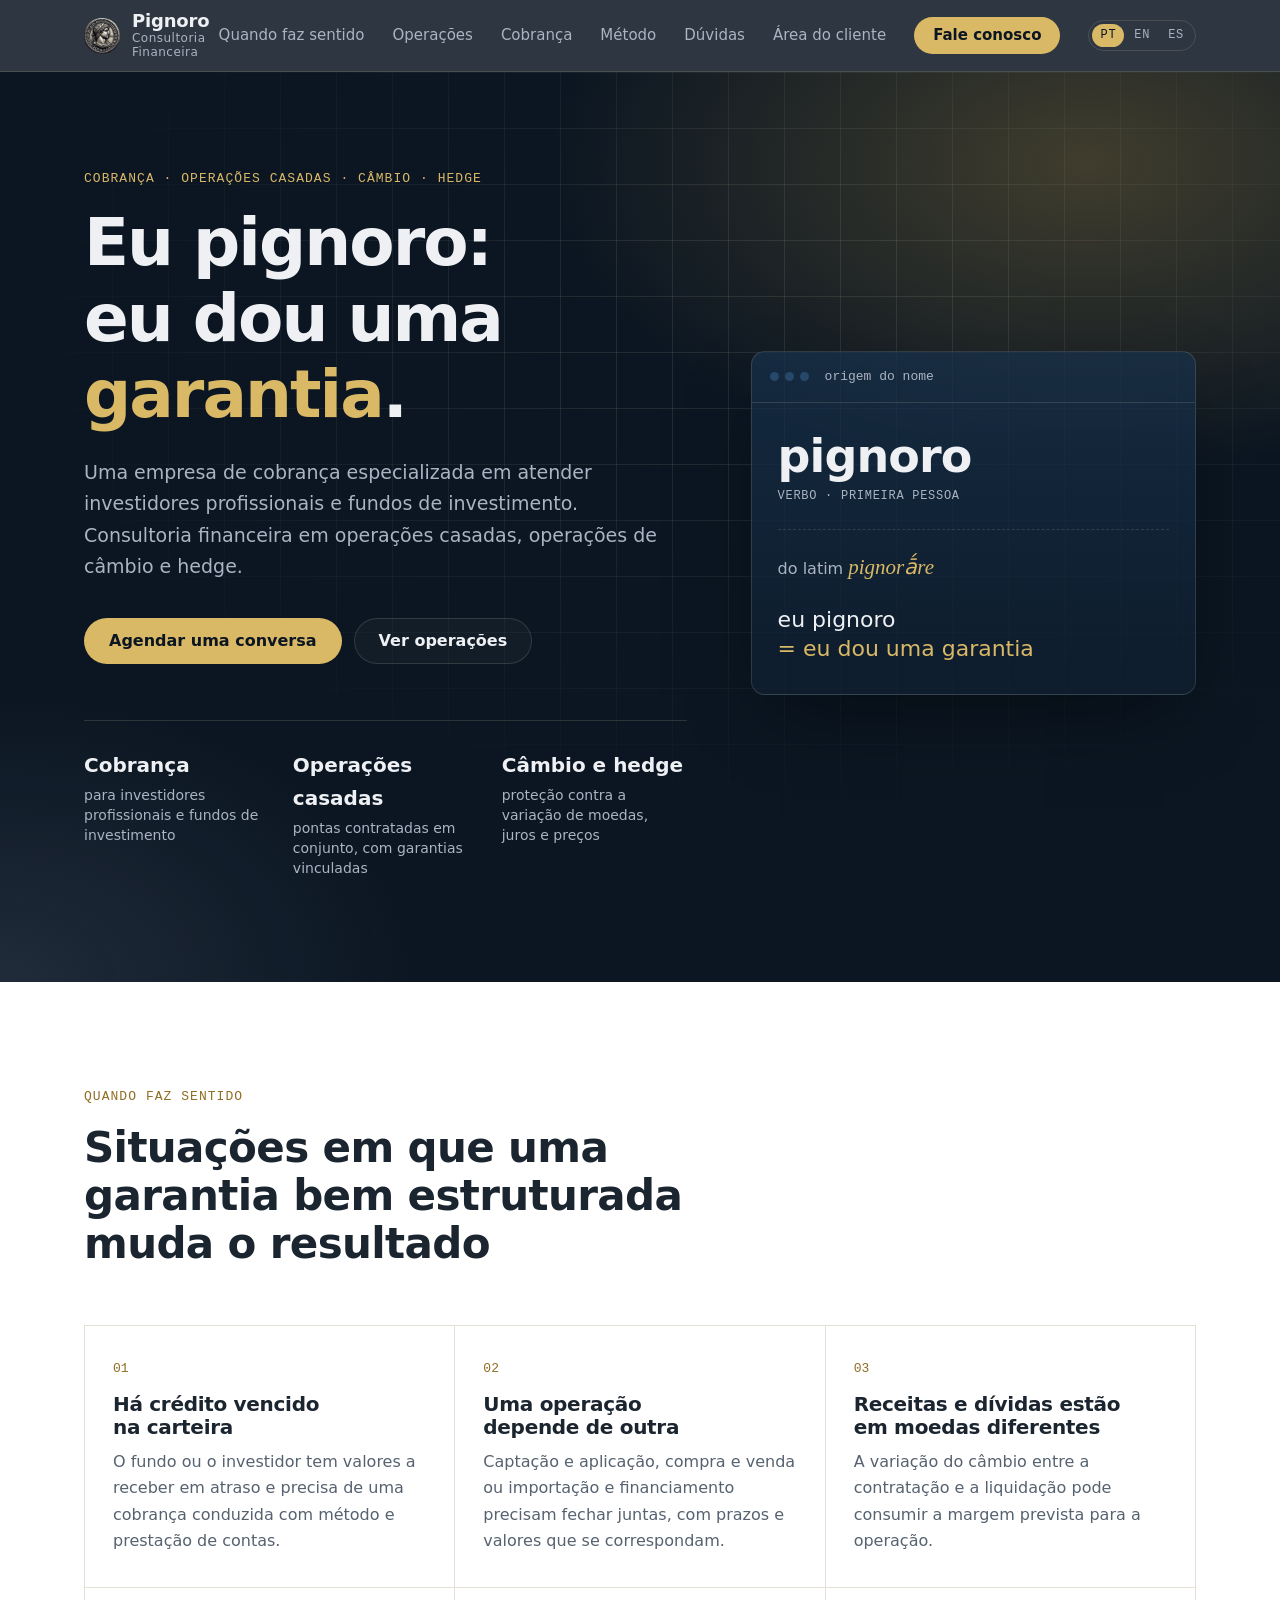
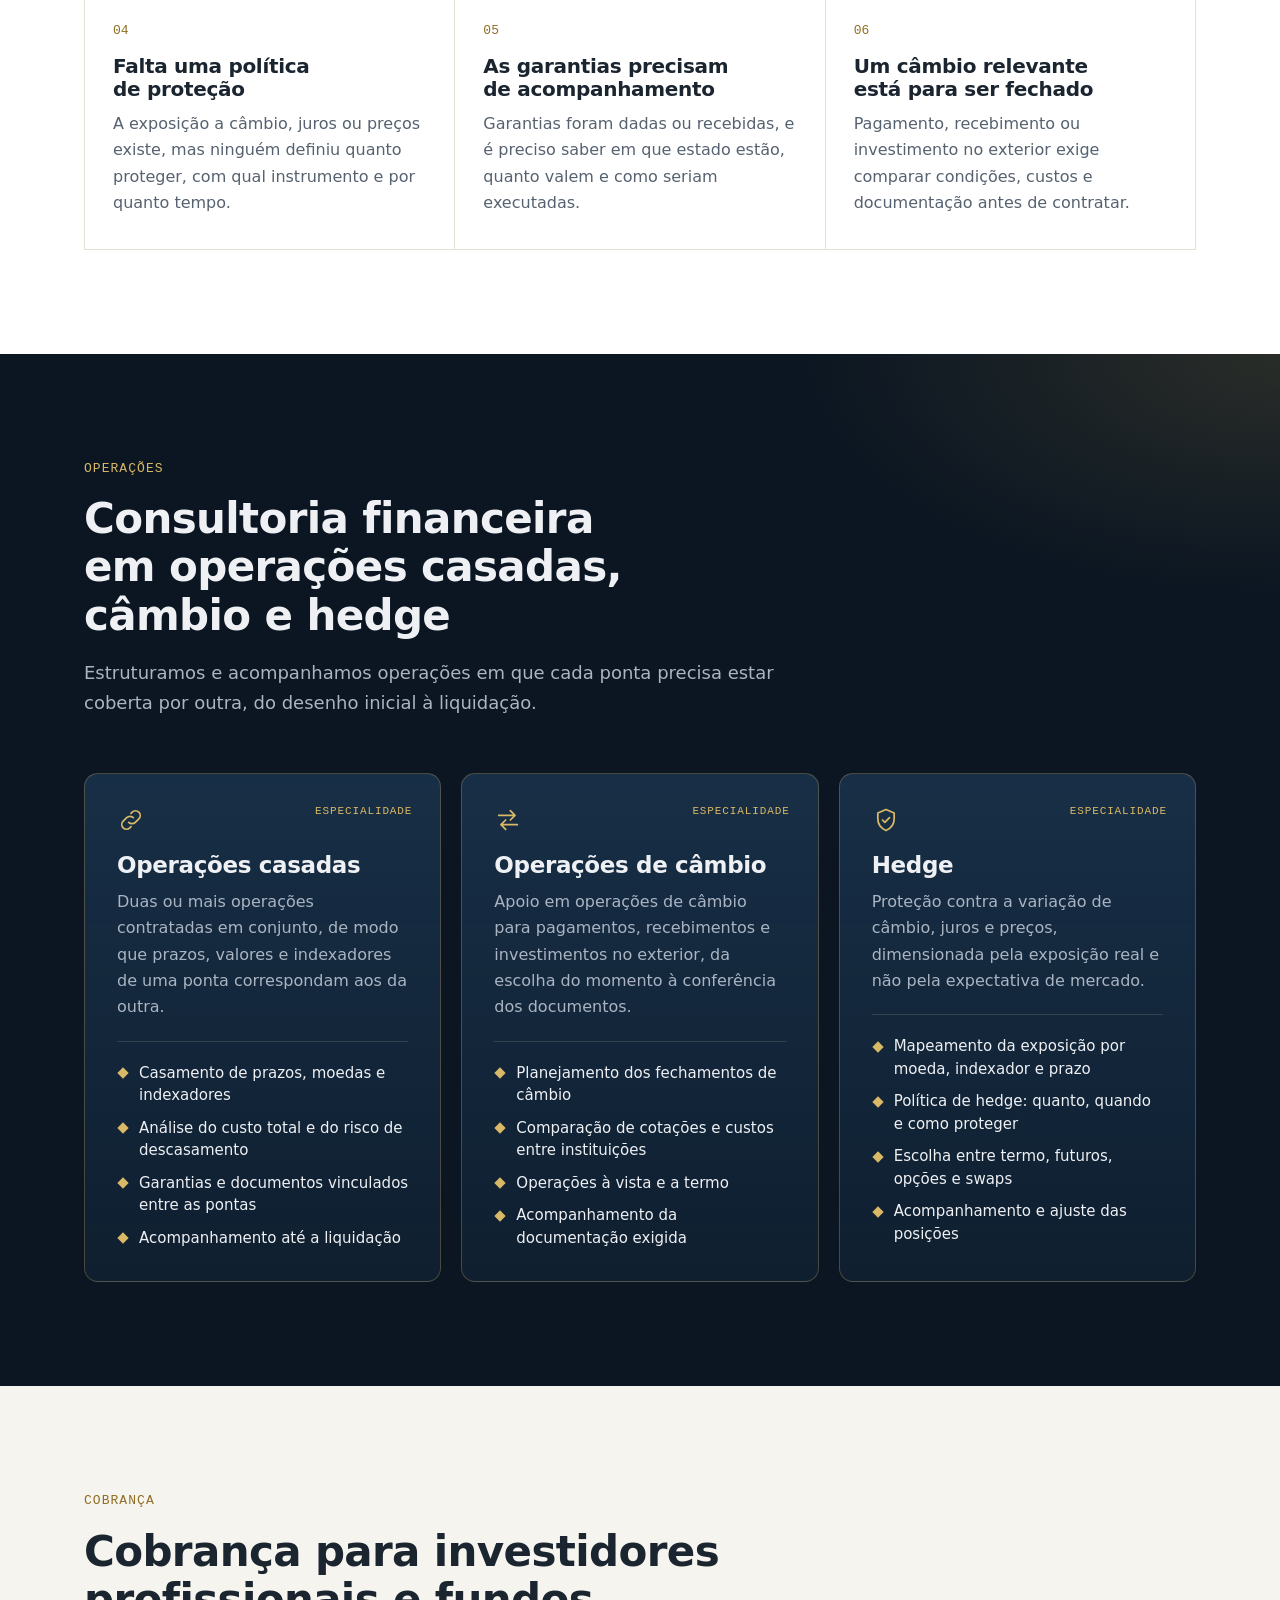
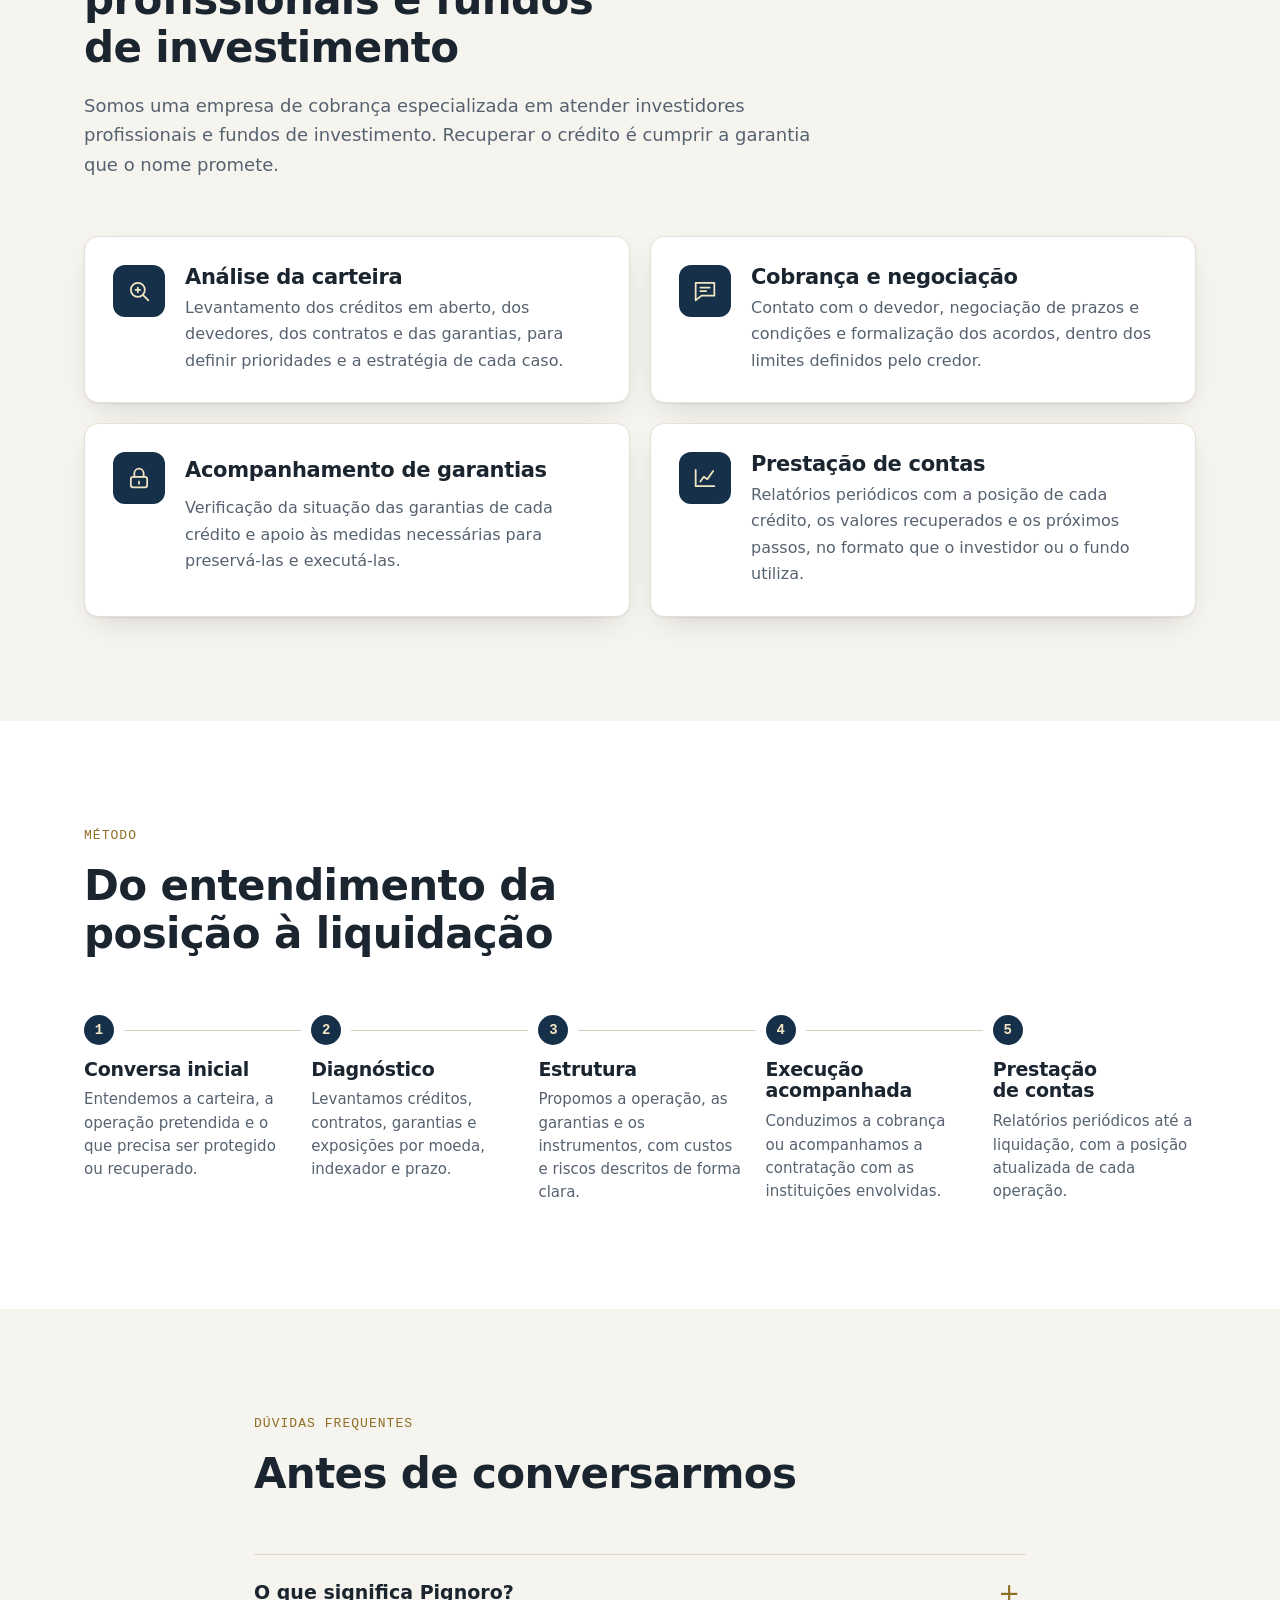
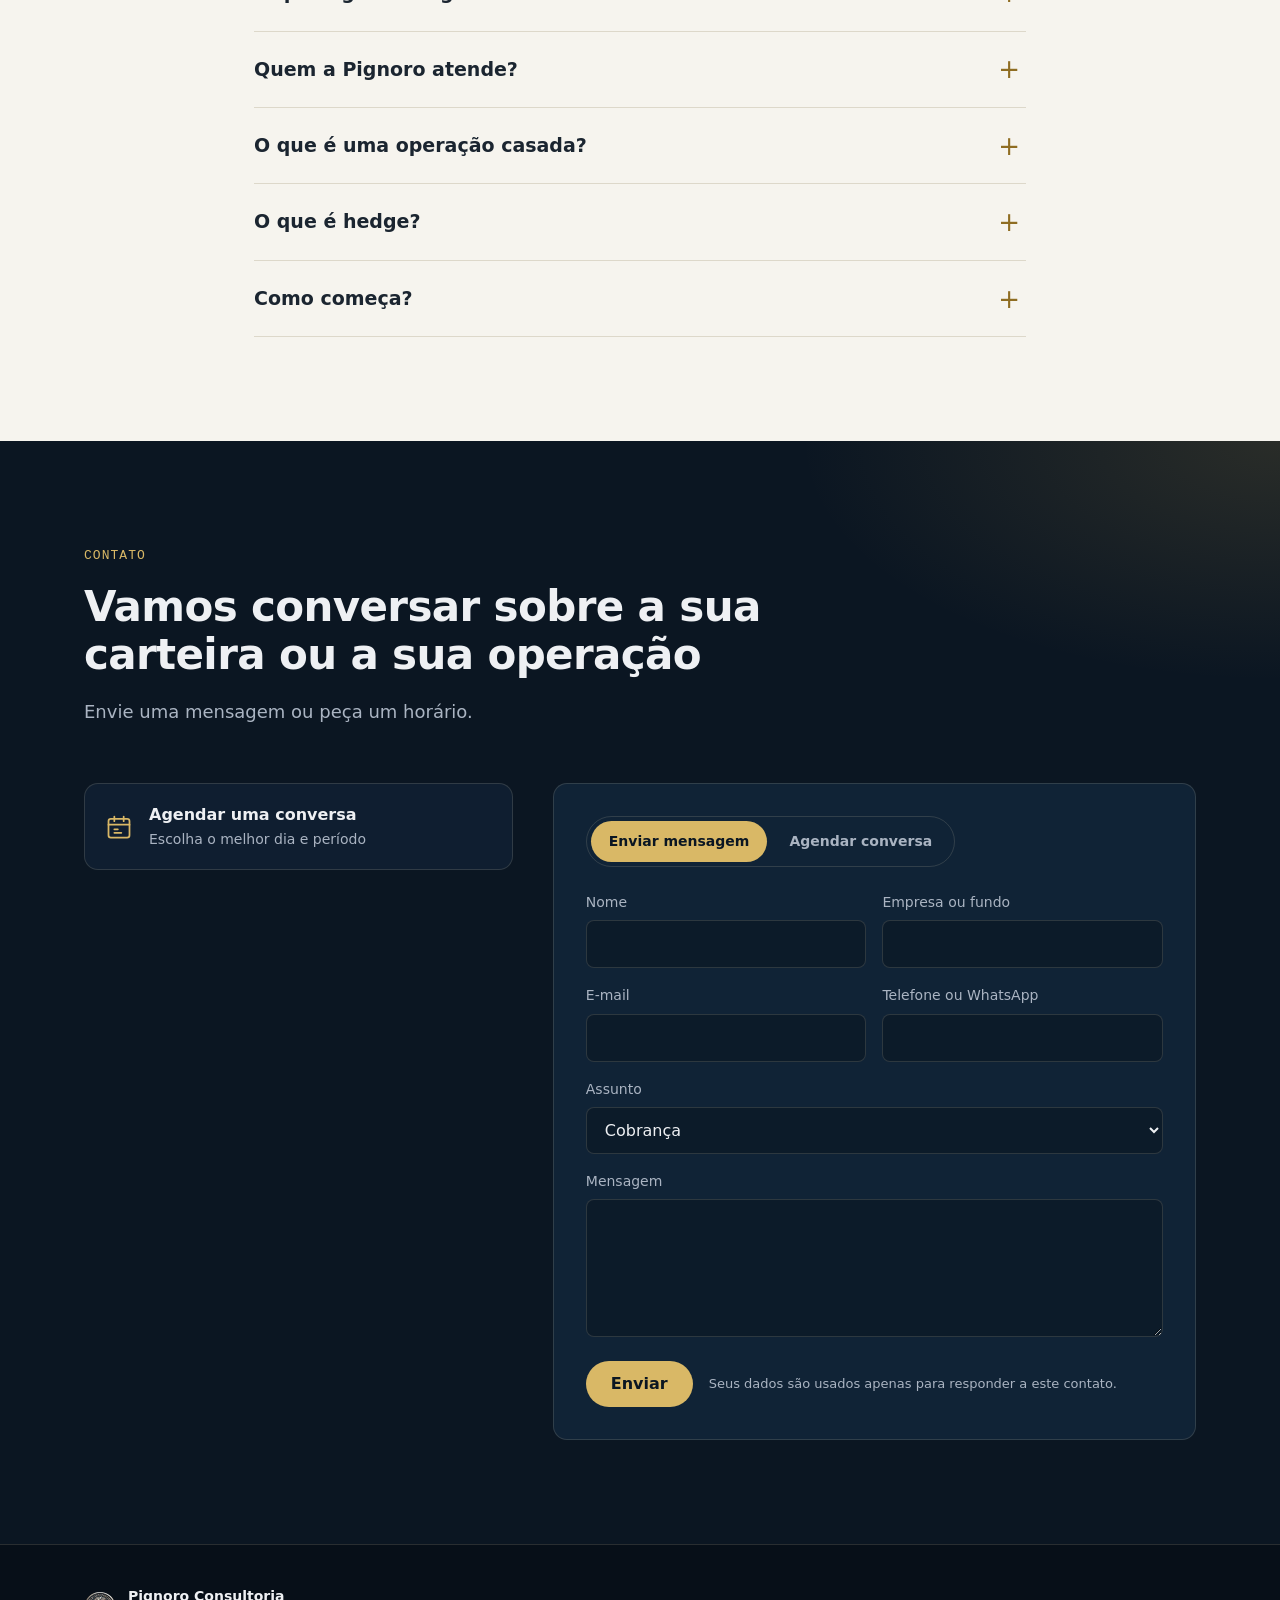
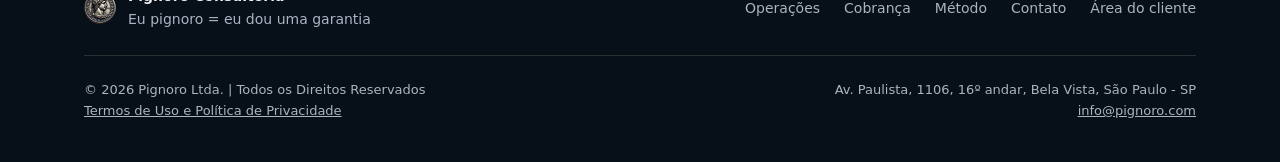
==== index.html @ 3a47c429 "Revise the terms for the client area and add Google and PostHog settings Terms: identify Pignoro Ltd" ====
<!DOCTYPE html>
<html lang="pt-BR">

<head>
    <meta charset="utf-8">
    <meta name="viewport" content="width=device-width, initial-scale=1">
    <title>Pignoro Consultoria | Cobrança, operações casadas, câmbio e hedge</title>
    <meta name="description" content="Pignoro: do latim pignorā́re, eu dou uma garantia. Empresa de cobrança especializada em atender investidores profissionais e fundos de investimento, com consultoria financeira em operações casadas, câmbio e hedge.">
    <meta name="theme-color" content="#0b1622">
    <link rel="canonical" href="https://pignoro.felipealmeidaconsultoria.com.br/">
    <link rel="alternate" hreflang="pt-BR" href="https://pignoro.felipealmeidaconsultoria.com.br/">
    <link rel="alternate" hreflang="en" href="https://pignoro.felipealmeidaconsultoria.com.br/en/">
    <link rel="alternate" hreflang="es" href="https://pignoro.felipealmeidaconsultoria.com.br/es/">
    <link rel="alternate" hreflang="x-default" href="https://pignoro.felipealmeidaconsultoria.com.br/">

    <meta property="og:type" content="website">
    <meta property="og:locale" content="pt_BR">
    <meta property="og:site_name" content="Pignoro Consultoria">
    <meta property="og:title" content="Pignoro: eu dou uma garantia">
    <meta property="og:description" content="Empresa de cobrança especializada em atender investidores profissionais e fundos de investimento. Consultoria em operações casadas, câmbio e hedge.">
    <meta property="og:url" content="https://pignoro.felipealmeidaconsultoria.com.br/">
    <meta property="og:image" content="https://pignoro.felipealmeidaconsultoria.com.br/assets/img/icone-512.png">

    <link rel="icon" href="assets/img/icone-32.png" sizes="32x32" type="image/png">
    <link rel="icon" href="assets/img/icone-192.png" sizes="192x192" type="image/png">
    <link rel="apple-touch-icon" href="assets/img/icone-180.png">
    <link rel="preload" href="assets/fonts/inter-latin-wght.woff2" as="font" type="font/woff2" crossorigin>
    <link rel="preload" href="assets/fonts/space-grotesk-latin-wght.woff2" as="font" type="font/woff2" crossorigin>
    <link rel="stylesheet" href="assets/css/site.css?v=5">

    <script type="application/ld+json">
    {
        "@context": "https://schema.org",
        "@type": "FinancialService",
        "name": "Pignoro Consultoria",
        "url": "https://pignoro.felipealmeidaconsultoria.com.br/",
        "logo": "https://pignoro.felipealmeidaconsultoria.com.br/assets/img/icone-512.png",
        "legalName": "Pignoro Ltda.",
        "email": "info@pignoro.com",
        "address": { "@type": "PostalAddress", "streetAddress": "Av. Paulista, 1106, 16º andar, Bela Vista", "addressLocality": "São Paulo", "addressRegion": "SP", "addressCountry": "BR" },
        "description": "Empresa de cobrança especializada em atender investidores profissionais e fundos de investimento, com consultoria financeira em operações casadas, operações de câmbio e hedge.",
        "areaServed": "BR",
        "knowsAbout": ["Cobrança", "Recuperação de crédito", "Operações casadas", "Operações de câmbio", "Hedge", "Garantias", "Fundos de investimento", "Investidores profissionais"]
    }
    </script>
    <script defer src="assets/js/config.js?v=2"></script>
    <script defer src="assets/js/site.js?v=4"></script>
</head>

<body>
    <a class="skip-link" href="#conteudo">Pular para o conteúdo</a>

    <header class="site-header" id="topo">
        <div class="container header-inner">
            <a class="brand" href="#topo" aria-label="Pignoro Consultoria, início">
                <img src="assets/img/icone-96.png" alt="" width="36" height="36">
                <span class="brand-text">
                    <strong>Pignoro</strong>
                    <span>Consultoria Financeira</span>
                </span>
            </a>

            <button class="nav-toggle" type="button" aria-expanded="false" aria-controls="menu-principal">
                <span class="nav-toggle-bars" aria-hidden="true"></span>
                <span class="sr-only">Abrir menu</span>
            </button>

            <nav class="site-nav" id="menu-principal" aria-label="Principal">
                <a href="#quando">Quando faz sentido</a>
                <a href="#servicos">Operações</a>
                <a href="#cobranca">Cobrança</a>
                <a href="#metodo">Método</a>
                <a href="#duvidas">Dúvidas</a>
                <a href="cliente/?idioma=pt">Área do cliente</a>
                <a class="btn btn-primary btn-small" href="#contato">Fale conosco</a>
                <span class="lang-switch" aria-label="Idioma">
                    <a href="./" hreflang="pt-BR" lang="pt-BR" title="Português" aria-current="true">PT</a>
                    <a href="en/" hreflang="en" lang="en" title="English">EN</a>
                    <a href="es/" hreflang="es" lang="es" title="Español">ES</a>
                </span>
            </nav>
        </div>
    </header>

    <main id="conteudo">

        <!-- HERO -->
        <section class="hero">
            <div class="hero-grid" aria-hidden="true"></div>
            <div class="container hero-inner">
                <div class="hero-copy">
                    <p class="eyebrow">Cobrança · Operações casadas · Câmbio · Hedge</p>
                    <h1>Eu pignoro: eu dou uma <em>garantia</em>.</h1>
                    <p class="lead">
                        Uma empresa de cobrança especializada em atender investidores profissionais e fundos de
                        investimento. Consultoria financeira em operações casadas, operações de câmbio e hedge.
                    </p>
                    <div class="hero-actions">
                        <a class="btn btn-primary" href="#contato" data-agendar>Agendar uma conversa</a>
                        <a class="btn btn-ghost" href="#servicos">Ver operações</a>
                    </div>
                    <ul class="hero-facts">
                        <li><strong>Cobrança</strong><span>para investidores profissionais e fundos de investimento</span></li>
                        <li><strong>Operações casadas</strong><span>pontas contratadas em conjunto, com garantias vinculadas</span></li>
                        <li><strong>Câmbio e hedge</strong><span>proteção contra a variação de moedas, juros e preços</span></li>
                    </ul>
                </div>

                <div class="hero-panel">
                    <div class="panel-head" aria-hidden="true">
                        <span class="panel-dot"></span><span class="panel-dot"></span><span class="panel-dot"></span>
                        <span class="panel-title">origem do nome</span>
                    </div>
                    <div class="entry">
                        <p class="entry-word">pignoro</p>
                        <p class="entry-class">verbo · primeira pessoa</p>
                        <p class="entry-origin">do latim <i lang="la">pignorā́re</i></p>
                        <p class="entry-meaning">eu pignoro <span>= eu dou uma garantia</span></p>
                    </div>
                </div>
            </div>
        </section>

        <!-- QUANDO FAZ SENTIDO -->
        <section class="section section-light" id="quando">
            <div class="container">
                <header class="section-head">
                    <p class="eyebrow">Quando faz sentido</p>
                    <h2>Situações em que uma garantia bem estruturada muda o resultado</h2>
                </header>
                <ul class="situations">
                    <li>
                        <h3>Há crédito vencido na carteira</h3>
                        <p>O fundo ou o investidor tem valores a receber em atraso e precisa de uma cobrança conduzida com método e prestação de contas.</p>
                    </li>
                    <li>
                        <h3>Uma operação depende de outra</h3>
                        <p>Captação e aplicação, compra e venda ou importação e financiamento precisam fechar juntas, com prazos e valores que se correspondam.</p>
                    </li>
                    <li>
                        <h3>Receitas e dívidas estão em moedas diferentes</h3>
                        <p>A variação do câmbio entre a contratação e a liquidação pode consumir a margem prevista para a operação.</p>
                    </li>
                    <li>
                        <h3>Falta uma política de proteção</h3>
                        <p>A exposição a câmbio, juros ou preços existe, mas ninguém definiu quanto proteger, com qual instrumento e por quanto tempo.</p>
                    </li>
                    <li>
                        <h3>As garantias precisam de acompanhamento</h3>
                        <p>Garantias foram dadas ou recebidas, e é preciso saber em que estado estão, quanto valem e como seriam executadas.</p>
                    </li>
                    <li>
                        <h3>Um câmbio relevante está para ser fechado</h3>
                        <p>Pagamento, recebimento ou investimento no exterior exige comparar condições, custos e documentação antes de contratar.</p>
                    </li>
                </ul>
            </div>
        </section>

        <!-- OPERAÇÕES -->
        <section class="section section-dark" id="servicos">
            <div class="container">
                <header class="section-head">
                    <p class="eyebrow">Operações</p>
                    <h2>Consultoria financeira em operações casadas, câmbio e hedge</h2>
                    <p class="section-intro">
                        Estruturamos e acompanhamos operações em que cada ponta precisa estar coberta por outra,
                        do desenho inicial à liquidação.
                    </p>
                </header>

                <div class="services-core">
                    <article class="card card-core">
                        <span class="card-tag">Especialidade</span>
                        <svg class="icon" viewBox="0 0 24 24" aria-hidden="true"><path d="M10 14a4 4 0 005.7 0l3-3a4 4 0 00-5.7-5.7l-1 1" /><path d="M14 10a4 4 0 00-5.7 0l-3 3a4 4 0 005.7 5.7l1-1" /></svg>
                        <h3>Operações casadas</h3>
                        <p>Duas ou mais operações contratadas em conjunto, de modo que prazos, valores e indexadores de uma ponta correspondam aos da outra.</p>
                        <ul>
                            <li>Casamento de prazos, moedas e indexadores</li>
                            <li>Análise do custo total e do risco de descasamento</li>
                            <li>Garantias e documentos vinculados entre as pontas</li>
                            <li>Acompanhamento até a liquidação</li>
                        </ul>
                    </article>

                    <article class="card card-core">
                        <span class="card-tag">Especialidade</span>
                        <svg class="icon" viewBox="0 0 24 24" aria-hidden="true"><path d="M4 8h14M14 4l4 4-4 4" /><path d="M20 16H6M10 12l-4 4 4 4" /></svg>
                        <h3>Operações de câmbio</h3>
                        <p>Apoio em operações de câmbio para pagamentos, recebimentos e investimentos no exterior, da escolha do momento à conferência dos documentos.</p>
                        <ul>
                            <li>Planejamento dos fechamentos de câmbio</li>
                            <li>Comparação de cotações e custos entre instituições</li>
                            <li>Operações à vista e a termo</li>
                            <li>Acompanhamento da documentação exigida</li>
                        </ul>
                    </article>

                    <article class="card card-core">
                        <span class="card-tag">Especialidade</span>
                        <svg class="icon" viewBox="0 0 24 24" aria-hidden="true"><path d="M12 3l7 3v5c0 4.5-3 8.3-7 10-4-1.7-7-5.5-7-10V6l7-3z" /><path d="M9 12l2 2 4-4" /></svg>
                        <h3>Hedge</h3>
                        <p>Proteção contra a variação de câmbio, juros e preços, dimensionada pela exposição real e não pela expectativa de mercado.</p>
                        <ul>
                            <li>Mapeamento da exposição por moeda, indexador e prazo</li>
                            <li>Política de hedge: quanto, quando e como proteger</li>
                            <li>Escolha entre termo, futuros, opções e swaps</li>
                            <li>Acompanhamento e ajuste das posições</li>
                        </ul>
                    </article>
                </div>
            </div>
        </section>

        <!-- COBRANÇA -->
        <section class="section section-tint" id="cobranca">
            <div class="container">
                <header class="section-head">
                    <p class="eyebrow">Cobrança</p>
                    <h2>Cobrança para investidores profissionais e fundos de investimento</h2>
                    <p class="section-intro">
                        Somos uma empresa de cobrança especializada em atender investidores profissionais e fundos de
                        investimento. Recuperar o crédito é cumprir a garantia que o nome promete.
                    </p>
                </header>
                <div class="ai-grid">
                    <article class="ai-card">
                        <svg class="icon" viewBox="0 0 24 24" aria-hidden="true"><circle cx="11" cy="11" r="6" /><path d="M20 20l-4.5-4.5M9 11h4M11 9v4" /></svg>
                        <h3>Análise da carteira</h3>
                        <p>Levantamento dos créditos em aberto, dos devedores, dos contratos e das garantias, para definir prioridades e a estratégia de cada caso.</p>
                    </article>
                    <article class="ai-card">
                        <svg class="icon" viewBox="0 0 24 24" aria-hidden="true"><path d="M4 5h16v11H9l-5 4V5z" /><path d="M8 9h8M8 12h5" /></svg>
                        <h3>Cobrança e negociação</h3>
                        <p>Contato com o devedor, negociação de prazos e condições e formalização dos acordos, dentro dos limites definidos pelo credor.</p>
                    </article>
                    <article class="ai-card">
                        <svg class="icon" viewBox="0 0 24 24" aria-hidden="true"><rect x="5" y="11" width="14" height="9" rx="2" /><path d="M8 11V8a4 4 0 018 0v3M12 15v2" /></svg>
                        <h3>Acompanhamento de garantias</h3>
                        <p>Verificação da situação das garantias de cada crédito e apoio às medidas necessárias para preservá-las e executá-las.</p>
                    </article>
                    <article class="ai-card">
                        <svg class="icon" viewBox="0 0 24 24" aria-hidden="true"><path d="M4 19V5M4 19h16" /><path d="M8 15l3-4 3 2 5-7" /></svg>
                        <h3>Prestação de contas</h3>
                        <p>Relatórios periódicos com a posição de cada crédito, os valores recuperados e os próximos passos, no formato que o investidor ou o fundo utiliza.</p>
                    </article>
                </div>
            </div>
        </section>

        <!-- MÉTODO -->
        <section class="section section-light" id="metodo">
            <div class="container">
                <header class="section-head">
                    <p class="eyebrow">Método</p>
                    <h2>Do entendimento da posição à liquidação</h2>
                </header>
                <ol class="steps">
                    <li>
                        <h3>Conversa inicial</h3>
                        <p>Entendemos a carteira, a operação pretendida e o que precisa ser protegido ou recuperado.</p>
                    </li>
                    <li>
                        <h3>Diagnóstico</h3>
                        <p>Levantamos créditos, contratos, garantias e exposições por moeda, indexador e prazo.</p>
                    </li>
                    <li>
                        <h3>Estrutura</h3>
                        <p>Propomos a operação, as garantias e os instrumentos, com custos e riscos descritos de forma clara.</p>
                    </li>
                    <li>
                        <h3>Execução acompanhada</h3>
                        <p>Conduzimos a cobrança ou acompanhamos a contratação com as instituições envolvidas.</p>
                    </li>
                    <li>
                        <h3>Prestação de contas</h3>
                        <p>Relatórios periódicos até a liquidação, com a posição atualizada de cada operação.</p>
                    </li>
                </ol>
            </div>
        </section>

        <!-- DÚVIDAS -->
        <section class="section section-tint" id="duvidas">
            <div class="container narrow">
                <header class="section-head">
                    <p class="eyebrow">Dúvidas frequentes</p>
                    <h2>Antes de conversarmos</h2>
                </header>
                <div class="faq">
                    <details>
                        <summary>O que significa Pignoro?</summary>
                        <p>Vem do latim <i lang="la">pignorā́re</i>. Eu pignoro quer dizer eu dou uma garantia. É a mesma raiz de penhor e penhorar.</p>
                    </details>
                    <details>
                        <summary>Quem a Pignoro atende?</summary>
                        <p>Investidores profissionais e fundos de investimento.</p>
                    </details>
                    <details>
                        <summary>O que é uma operação casada?</summary>
                        <p>É um conjunto de duas ou mais operações contratadas ao mesmo tempo, em que uma ponta cobre a outra. Prazos, valores e indexadores são definidos em conjunto para que não haja descasamento entre elas.</p>
                    </details>
                    <details>
                        <summary>O que é hedge?</summary>
                        <p>É uma operação de proteção. Ela reduz o efeito da variação de câmbio, juros ou preços sobre um resultado que já está contratado ou previsto.</p>
                    </details>
                    <details>
                        <summary>Como começa?</summary>
                        <p>Com uma conversa inicial para entendermos a carteira ou a operação. A partir dela enviamos uma proposta com escopo e forma de trabalho.</p>
                    </details>
                </div>
            </div>
        </section>

        <!-- CONTATO -->
        <section class="section section-dark" id="contato">
            <div class="container">
                <header class="section-head">
                    <p class="eyebrow">Contato</p>
                    <h2>Vamos conversar sobre a sua carteira ou a sua operação</h2>
                    <p class="section-intro">Envie uma mensagem ou peça um horário.</p>
                </header>

                <div class="contact">
                    <div class="channels">
                        <a class="channel" data-channel="agenda" href="#form-contato" data-agendar>
                            <svg class="icon" viewBox="0 0 24 24" aria-hidden="true"><rect x="3" y="5" width="18" height="16" rx="2" /><path d="M3 10h18M8 3v4M16 3v4M8 14h3M8 17h6" /></svg>
                            <span><strong>Agendar uma conversa</strong><span>Escolha o melhor dia e período</span></span>
                        </a>
                    </div>

                    <form class="form" id="form-contato" action="contato.php" method="post" novalidate>
                        <fieldset class="form-mode">
                            <legend class="sr-only">O que você deseja?</legend>
                            <label><input type="radio" name="tipo" value="mensagem" checked><span>Enviar mensagem</span></label>
                            <label><input type="radio" name="tipo" value="agendar"><span>Agendar conversa</span></label>
                        </fieldset>

                        <div class="form-row">
                            <label class="field">
                                <span>Nome</span>
                                <input type="text" name="nome" autocomplete="name" maxlength="100" required>
                            </label>
                            <label class="field">
                                <span>Empresa ou fundo</span>
                                <input type="text" name="empresa" autocomplete="organization" maxlength="100">
                            </label>
                        </div>
                        <div class="form-row">
                            <label class="field">
                                <span>E-mail</span>
                                <input type="email" name="email" autocomplete="email" maxlength="150" required>
                            </label>
                            <label class="field">
                                <span>Telefone ou WhatsApp</span>
                                <input type="tel" name="telefone" autocomplete="tel" maxlength="30">
                            </label>
                        </div>

                        <label class="field">
                            <span>Assunto</span>
                            <select name="assunto">
                                <option value="Cobrança">Cobrança</option>
                                <option value="Operações casadas">Operações casadas</option>
                                <option value="Operações de câmbio">Operações de câmbio</option>
                                <option value="Hedge">Hedge</option>
                                <option value="Outro assunto">Outro assunto</option>
                            </select>
                        </label>

                        <div class="form-row form-agenda" hidden>
                            <label class="field">
                                <span>Data de preferência</span>
                                <input type="date" name="data">
                            </label>
                            <label class="field">
                                <span>Período</span>
                                <select name="periodo">
                                    <option value="Manhã">Manhã</option>
                                    <option value="Tarde">Tarde</option>
                                    <option value="Fim do dia">Fim do dia</option>
                                </select>
                            </label>
                        </div>

                        <label class="field">
                            <span>Mensagem</span>
                            <textarea name="mensagem" rows="5" maxlength="3000" required></textarea>
                        </label>

                        <label class="field field-trap" aria-hidden="true">
                            <span>Não preencha este campo</span>
                            <input type="text" name="website" tabindex="-1" autocomplete="off">
                        </label>

                        <div class="form-foot">
                            <button class="btn btn-primary" type="submit">Enviar</button>
                            <p class="form-note">Seus dados são usados apenas para responder a este contato.</p>
                        </div>
                        <p class="form-status" role="status" aria-live="polite"></p>
                    </form>
                </div>
            </div>
        </section>
    </main>

    <footer class="site-footer">
        <div class="container footer-inner">
            <div class="footer-brand">
                <img src="assets/img/icone-64.png" alt="" width="32" height="32">
                <div>
                    <strong>Pignoro Consultoria</strong>
                    <span>Eu pignoro = eu dou uma garantia</span>
                </div>
            </div>
            <nav class="footer-nav" aria-label="Rodapé">
                <a href="#servicos">Operações</a>
                <a href="#cobranca">Cobrança</a>
                <a href="#metodo">Método</a>
                <a href="#contato">Contato</a>
                <a href="cliente/?idioma=pt">Área do cliente</a>
            </nav>
            <div class="footer-bottom">
                <div class="footer-legal">
                    <p>© <span data-year>2026</span> Pignoro Ltda. | Todos os Direitos Reservados</p>
                    <p><a href="termos/">Termos de Uso e Política de Privacidade</a></p>
                </div>
                <address class="footer-address">
                    Av. Paulista, 1106, 16º andar, Bela Vista, São Paulo - SP<br>
                    <a href="mailto:info@pignoro.com">info@pignoro.com</a>
                </address>
            </div>
        </div>
    </footer>

</body>

</html>
---- assets/css/site.css ----
/* Pignoro Consultoria */

@font-face {
    font-family: "Inter";
    src: url("../fonts/inter-latin-wght.woff2") format("woff2");
    font-weight: 100 900;
    font-style: normal;
    font-display: swap;
}

@font-face {
    font-family: "Space Grotesk";
    src: url("../fonts/space-grotesk-latin-wght.woff2") format("woff2");
    font-weight: 300 700;
    font-style: normal;
    font-display: swap;
}

:root {
    /* paleta derivada do logotipo: azul-marinho e dourado */
    --ink-900: #0b1622;
    --ink-800: #101f30;
    --ink-700: #17304a;
    --ink-600: #25486b;
    --slate: #6b7890;
    --teal: #8f6d22;
    --cyan: #d9b866;
    --cyan-soft: #f3e6c4;

    --paper: #ffffff;
    --paper-tint: #f6f4ee;
    --line: #e4e0d5;
    --text: #1b2530;
    --text-soft: #566270;
    --on-dark: #eef0f3;
    --on-dark-soft: #aab4c2;
    --line-dark: rgba(243, 230, 196, 0.14);

    --font-body: "Inter", system-ui, -apple-system, "Segoe UI", Roboto, Arial, sans-serif;
    --font-head: "Space Grotesk", "Inter", system-ui, sans-serif;
    --font-mono: ui-monospace, "SFMono-Regular", Menlo, Consolas, monospace;

    --radius: 14px;
    --radius-sm: 8px;
    --shadow: 0 1px 2px rgba(11, 22, 34, 0.06), 0 12px 32px -12px rgba(11, 22, 34, 0.18);
    --container: 1160px;
    --header-h: 72px;
}

*,
*::before,
*::after {
    box-sizing: border-box;
}

html {
    scroll-behavior: smooth;
    scroll-padding-top: calc(var(--header-h) + 12px);
    -webkit-text-size-adjust: 100%;
}

body {
    margin: 0;
    font-family: var(--font-body);
    font-size: 17px;
    line-height: 1.65;
    color: var(--text);
    background: var(--paper);
    -webkit-font-smoothing: antialiased;
}

h1,
h2,
h3,
h4 {
    font-family: var(--font-head);
    line-height: 1.15;
    margin: 0;
    letter-spacing: -0.015em;
    text-wrap: balance;
}

p {
    margin: 0;
}

ul,
ol {
    margin: 0;
    padding: 0;
    list-style: none;
}

a {
    color: inherit;
}

img,
svg {
    display: block;
    max-width: 100%;
}

:focus-visible {
    outline: 2px solid var(--cyan);
    outline-offset: 3px;
    border-radius: 4px;
}

.sr-only {
    position: absolute;
    width: 1px;
    height: 1px;
    overflow: hidden;
    clip: rect(0 0 0 0);
    white-space: nowrap;
}

.skip-link {
    position: absolute;
    left: 16px;
    top: -60px;
    z-index: 100;
    padding: 10px 16px;
    background: var(--cyan);
    color: var(--ink-900);
    border-radius: var(--radius-sm);
    font-weight: 600;
    text-decoration: none;
}

.skip-link:focus {
    top: 12px;
}

.container {
    width: 100%;
    max-width: var(--container);
    margin: 0 auto;
    padding-left: 24px;
    padding-right: 24px;
}

.container.narrow {
    max-width: 820px;
}

/* ---------- botões ---------- */

.btn {
    display: inline-flex;
    align-items: center;
    justify-content: center;
    gap: 8px;
    padding: 14px 24px;
    border: 1px solid transparent;
    border-radius: 999px;
    font: 600 16px/1 var(--font-body);
    text-decoration: none;
    cursor: pointer;
    transition: background-color 0.2s, border-color 0.2s, color 0.2s, transform 0.2s;
}

.btn:hover {
    transform: translateY(-1px);
}

.btn-primary {
    background: var(--cyan);
    color: var(--ink-900);
}

.btn-primary:hover {
    background: #e6cb85;
}

.btn-ghost {
    border-color: var(--line-dark);
    color: var(--on-dark);
    background: rgba(255, 255, 255, 0.03);
}

.btn-ghost:hover {
    border-color: var(--cyan);
}

.btn-small {
    padding: 10px 18px;
    font-size: 15px;
}

.btn[disabled] {
    opacity: 0.6;
    cursor: progress;
    transform: none;
}

/* ---------- cabeçalho ---------- */

.site-header {
    position: sticky;
    top: 0;
    z-index: 50;
    height: var(--header-h);
    background: rgba(11, 22, 34, 0.86);
    -webkit-backdrop-filter: blur(12px);
    backdrop-filter: blur(12px);
    border-bottom: 1px solid var(--line-dark);
    color: var(--on-dark);
}

.header-inner {
    height: 100%;
    display: flex;
    align-items: center;
    justify-content: space-between;
    gap: 24px;
}

.brand {
    display: flex;
    align-items: center;
    gap: 12px;
    text-decoration: none;
}

.brand-text {
    display: flex;
    flex-direction: column;
    line-height: 1.15;
}

.brand-text strong {
    font-family: var(--font-head);
    font-size: 18px;
    letter-spacing: -0.01em;
}

.brand-text span {
    font-size: 12px;
    color: var(--on-dark-soft);
    letter-spacing: 0.04em;
}

.site-nav {
    display: flex;
    align-items: center;
    gap: 28px;
}

.site-nav a {
    white-space: nowrap;
}

@media (max-width: 1100px) {
    .site-nav {
        gap: 18px;
    }

    .brand-text span {
        display: none;
    }
}

.site-nav a:not(.btn) {
    font-size: 15px;
    font-weight: 500;
    color: var(--on-dark-soft);
    text-decoration: none;
    transition: color 0.2s;
}

.site-nav a:not(.btn):hover {
    color: var(--on-dark);
}

/* seletor de idioma (site e área do cliente) */

.lang-switch {
    display: inline-flex;
    align-items: center;
    gap: 2px;
    padding: 3px;
    border: 1px solid var(--line-dark);
    border-radius: 999px;
}

.lang-switch a,
.site-nav .lang-switch a {
    padding: 3px 8px;
    font-family: var(--font-mono);
    font-size: 12px;
    font-weight: 500;
    line-height: 1.4;
    letter-spacing: 0.06em;
    text-decoration: none;
    color: var(--on-dark-soft);
    border-radius: 999px;
}

.lang-switch a:hover,
.site-nav .lang-switch a:hover {
    color: var(--on-dark);
}

.lang-switch a[aria-current="true"],
.site-nav .lang-switch a[aria-current="true"] {
    color: var(--ink-900);
    background: var(--cyan);
}

.nav-toggle {
    display: none;
    width: 44px;
    height: 44px;
    padding: 0;
    border: 1px solid var(--line-dark);
    border-radius: var(--radius-sm);
    background: transparent;
    cursor: pointer;
}

.nav-toggle-bars,
.nav-toggle-bars::before,
.nav-toggle-bars::after {
    display: block;
    width: 20px;
    height: 2px;
    margin: 0 auto;
    background: var(--on-dark);
    border-radius: 2px;
    transition: transform 0.2s, opacity 0.2s;
}

.nav-toggle-bars {
    position: relative;
}

.nav-toggle-bars::before,
.nav-toggle-bars::after {
    content: "";
    position: absolute;
    left: 0;
}

.nav-toggle-bars::before {
    top: -6px;
}

.nav-toggle-bars::after {
    top: 6px;
}

.nav-toggle[aria-expanded="true"] .nav-toggle-bars {
    background: transparent;
}

.nav-toggle[aria-expanded="true"] .nav-toggle-bars::before {
    transform: translateY(6px) rotate(45deg);
}

.nav-toggle[aria-expanded="true"] .nav-toggle-bars::after {
    transform: translateY(-6px) rotate(-45deg);
}

/* ---------- hero ---------- */

.hero {
    position: relative;
    overflow: hidden;
    color: var(--on-dark);
    background:
        radial-gradient(900px 520px at 85% 10%, rgba(201, 162, 74, 0.28), transparent 60%),
        radial-gradient(700px 480px at 0% 100%, rgba(107, 120, 144, 0.22), transparent 60%),
        var(--ink-900);
}

.hero-grid {
    position: absolute;
    inset: 0;
    background-image:
        linear-gradient(var(--line-dark) 1px, transparent 1px),
        linear-gradient(90deg, var(--line-dark) 1px, transparent 1px);
    background-size: 56px 56px;
    -webkit-mask-image: radial-gradient(ellipse 80% 70% at 60% 30%, #000 20%, transparent 75%);
    mask-image: radial-gradient(ellipse 80% 70% at 60% 30%, #000 20%, transparent 75%);
    opacity: 0.7;
}

.hero-inner {
    position: relative;
    display: grid;
    grid-template-columns: minmax(0, 1.15fr) minmax(0, 0.85fr);
    gap: 64px;
    align-items: center;
    padding-top: 96px;
    padding-bottom: 104px;
}

.eyebrow {
    font-family: var(--font-mono);
    font-size: 13px;
    letter-spacing: 0.08em;
    text-transform: uppercase;
    color: var(--teal);
    margin-bottom: 16px;
}

.hero .eyebrow,
.section-dark .eyebrow {
    color: var(--cyan);
}

.hero h1 {
    font-size: clamp(38px, 5.4vw, 66px);
    font-weight: 600;
    letter-spacing: -0.03em;
}

.hero h1 em {
    font-style: normal;
    color: var(--cyan);
}

.lead {
    max-width: 58ch;
    margin-top: 24px;
    font-size: 19px;
    color: var(--on-dark-soft);
}

.hero-actions {
    display: flex;
    flex-wrap: wrap;
    gap: 12px;
    margin-top: 36px;
}

.hero-facts {
    display: grid;
    grid-template-columns: repeat(3, minmax(0, 1fr));
    gap: 24px;
    margin-top: 56px;
    padding-top: 28px;
    border-top: 1px solid var(--line-dark);
}

.hero-facts strong {
    display: block;
    font-family: var(--font-head);
    font-size: 20px;
    font-weight: 600;
    color: var(--on-dark);
}

.hero-facts span {
    display: block;
    margin-top: 4px;
    font-size: 14px;
    line-height: 1.4;
    color: var(--on-dark-soft);
}

/* painel decorativo */

.hero-panel {
    border: 1px solid var(--line-dark);
    border-radius: var(--radius);
    background: linear-gradient(180deg, rgba(23, 48, 74, 0.75), rgba(16, 31, 48, 0.75));
    box-shadow: 0 30px 80px -30px rgba(0, 0, 0, 0.6);
    font-family: var(--font-mono);
    font-size: 13px;
}

.panel-head {
    display: flex;
    align-items: center;
    gap: 6px;
    padding: 14px 18px;
    border-bottom: 1px solid var(--line-dark);
    color: var(--on-dark-soft);
}

.panel-dot {
    width: 9px;
    height: 9px;
    border-radius: 50%;
    background: var(--ink-600);
}

.panel-title {
    margin-left: 10px;
}

.panel-rows {
    padding: 10px 18px;
}

.panel-rows li {
    display: grid;
    grid-template-columns: 28px 1fr;
    gap: 6px 10px;
    align-items: center;
    padding: 14px 0;
    border-bottom: 1px dashed var(--line-dark);
    color: var(--on-dark-soft);
}

.panel-rows li:last-child {
    border-bottom: 0;
}

.row-tag {
    color: var(--slate);
}

.row-name {
    font-family: var(--font-body);
    font-size: 15px;
    font-weight: 500;
}

.row-bar {
    grid-column: 2;
    height: 6px;
    border-radius: 6px;
    background: rgba(243, 230, 196, 0.08);
    overflow: hidden;
}

.row-bar i {
    display: block;
    height: 100%;
    border-radius: 6px;
    background: var(--ink-600);
}

.is-done .row-name,
.is-active .row-name {
    color: var(--on-dark);
}

.is-done .row-tag,
.is-active .row-tag {
    color: var(--cyan);
}

.is-done .row-bar i {
    background: var(--teal);
}

.is-active .row-bar i {
    background: linear-gradient(90deg, var(--teal), var(--cyan));
}

.w-100 {
    width: 100%;
}

.w-60 {
    width: 60%;
}

.w-25 {
    width: 25%;
}

.w-10 {
    width: 10%;
}

.panel-foot {
    display: flex;
    align-items: center;
    justify-content: space-between;
    gap: 12px;
    padding: 14px 18px;
    border-top: 1px solid var(--line-dark);
    color: var(--on-dark-soft);
}

.panel-foot svg {
    flex: 1;
    height: 12px;
    fill: none;
    stroke: var(--teal);
    stroke-width: 1.2;
}

/* verbete: origem do nome */

.entry {
    padding: 28px 26px 30px;
    font-family: var(--font-body);
}

.entry-word {
    font-family: var(--font-head);
    font-size: clamp(34px, 3.6vw, 46px);
    font-weight: 600;
    letter-spacing: -0.02em;
    line-height: 1.1;
    color: var(--on-dark);
}

.entry-class {
    margin-top: 6px;
    font-family: var(--font-mono);
    font-size: 12px;
    letter-spacing: 0.06em;
    text-transform: uppercase;
    color: var(--on-dark-soft);
}

.entry-origin {
    margin-top: 22px;
    padding-top: 20px;
    border-top: 1px dashed var(--line-dark);
    font-size: 16px;
    color: var(--on-dark-soft);
}

.entry-origin i {
    font-family: Georgia, "Times New Roman", serif;
    font-size: 21px;
    color: var(--cyan);
}

.entry-meaning {
    margin-top: 20px;
    font-family: var(--font-head);
    font-size: 22px;
    line-height: 1.35;
    color: var(--on-dark);
}

.entry-meaning span {
    display: block;
    color: var(--cyan);
}

/* ---------- seções ---------- */

.section {
    padding: 104px 0;
}

.section-light {
    background: var(--paper);
}

.section-tint {
    background: var(--paper-tint);
}

.section-dark {
    color: var(--on-dark);
    background:
        radial-gradient(800px 400px at 100% 0%, rgba(201, 162, 74, 0.16), transparent 60%),
        var(--ink-900);
}

.section-head {
    max-width: 760px;
    margin-bottom: 56px;
}

.section-head h2 {
    font-size: clamp(28px, 3.6vw, 42px);
    font-weight: 600;
}

.section-intro {
    margin-top: 18px;
    font-size: 18px;
    color: var(--text-soft);
}

.section-dark .section-intro {
    color: var(--on-dark-soft);
}

.icon {
    width: 28px;
    height: 28px;
    fill: none;
    stroke: currentColor;
    stroke-width: 1.5;
    stroke-linecap: round;
    stroke-linejoin: round;
}

/* situações */

.situations {
    display: grid;
    grid-template-columns: repeat(3, minmax(0, 1fr));
    gap: 0;
    border-top: 1px solid var(--line);
    border-left: 1px solid var(--line);
}

.situations li {
    padding: 32px 28px;
    border-right: 1px solid var(--line);
    border-bottom: 1px solid var(--line);
    counter-increment: situation;
}

.situations {
    counter-reset: situation;
}

.situations li::before {
    content: counter(situation, decimal-leading-zero);
    display: block;
    margin-bottom: 14px;
    font-family: var(--font-mono);
    font-size: 13px;
    color: var(--teal);
}

.situations h3 {
    font-size: 20px;
    font-weight: 600;
}

.situations p {
    margin-top: 10px;
    font-size: 16px;
    color: var(--text-soft);
}

/* cartões de serviço */

.services-core {
    display: grid;
    grid-template-columns: repeat(3, minmax(0, 1fr));
    gap: 20px;
}

.services-support {
    display: grid;
    grid-template-columns: repeat(3, minmax(0, 1fr));
    gap: 20px;
}

.card {
    position: relative;
    padding: 28px;
    border: 1px solid var(--line-dark);
    border-radius: var(--radius);
    background: rgba(23, 48, 74, 0.35);
    transition: border-color 0.2s, transform 0.2s;
}

.card:hover {
    border-color: rgba(217, 184, 102, 0.5);
    transform: translateY(-2px);
}

.card .icon {
    color: var(--cyan);
    margin-bottom: 18px;
}

.card h3 {
    font-size: 23px;
    font-weight: 600;
}

.card h4 {
    font-size: 18px;
    font-weight: 600;
}

.card p {
    margin-top: 10px;
    font-size: 16px;
    color: var(--on-dark-soft);
}

.card-core {
    padding: 32px;
    background: linear-gradient(180deg, rgba(37, 72, 107, 0.5), rgba(23, 48, 74, 0.35));
    border-color: rgba(217, 184, 102, 0.28);
}

.card-core > ul {
    margin-top: 20px;
    padding-top: 20px;
    border-top: 1px solid var(--line-dark);
}

.card-core > ul > li {
    position: relative;
    padding-left: 22px;
    font-size: 15px;
    line-height: 1.5;
    color: var(--on-dark);
}

.card-core > ul > li + li {
    margin-top: 10px;
}

.card-core > ul > li::before {
    content: "";
    position: absolute;
    left: 2px;
    top: 0.5em;
    width: 8px;
    height: 8px;
    background: var(--cyan);
    transform: rotate(45deg);
}

.card-tag {
    position: absolute;
    top: 28px;
    right: 28px;
    font-family: var(--font-mono);
    font-size: 11px;
    letter-spacing: 0.08em;
    text-transform: uppercase;
    color: var(--cyan);
}

.subhead {
    margin: 64px 0 24px;
    font-family: var(--font-mono);
    font-size: 13px;
    font-weight: 400;
    letter-spacing: 0.08em;
    text-transform: uppercase;
    color: var(--on-dark-soft);
}

/* inteligência artificial */

.ai-grid {
    display: grid;
    grid-template-columns: repeat(2, minmax(0, 1fr));
    gap: 20px;
}

.ai-card {
    display: grid;
    grid-template-columns: 52px 1fr;
    gap: 6px 20px;
    padding: 28px;
    border: 1px solid var(--line);
    border-radius: var(--radius);
    background: var(--paper);
    box-shadow: var(--shadow);
}

.ai-card .icon {
    grid-row: span 2;
    width: 52px;
    height: 52px;
    padding: 12px;
    border-radius: 12px;
    color: var(--cyan-soft);
    background: var(--ink-700);
}

.ai-card h3 {
    align-self: center;
    font-size: 21px;
    font-weight: 600;
}

.ai-card p {
    grid-column: 2;
    font-size: 16px;
    color: var(--text-soft);
}

/* agronegócio */

.agro {
    display: grid;
    grid-template-columns: minmax(0, 0.85fr) minmax(0, 1.15fr);
    gap: 20px;
    align-items: stretch;
}

.agro-case {
    display: flex;
    flex-direction: column;
}

.agro-for {
    margin-top: auto;
    padding-top: 28px;
}

.agro-for h4 {
    font-family: var(--font-mono);
    font-size: 12px;
    font-weight: 400;
    letter-spacing: 0.08em;
    text-transform: uppercase;
    color: var(--cyan);
}

.agro-for .chips {
    margin-top: 12px;
}

.agro-side {
    display: grid;
    gap: 20px;
}

.agro-block {
    padding: 28px;
    border: 1px solid var(--line-dark);
    border-radius: var(--radius);
    background: rgba(23, 48, 74, 0.35);
}

.agro-block h3 {
    font-size: 20px;
    font-weight: 600;
}

.agro-block p {
    margin-top: 8px;
    font-size: 15px;
    color: var(--on-dark-soft);
}

.chips {
    display: flex;
    flex-wrap: wrap;
    gap: 8px;
    margin-top: 18px;
}

.chips li {
    padding: 6px 13px;
    border: 1px solid var(--line-dark);
    border-radius: 999px;
    font-size: 14px;
    line-height: 1.35;
    color: var(--on-dark);
    background: rgba(11, 22, 34, 0.5);
}

/* modelos de contratação */

.models {
    display: grid;
    grid-template-columns: repeat(4, minmax(0, 1fr));
    gap: 20px;
}

.model {
    display: flex;
    flex-direction: column;
    padding: 28px;
    border: 1px solid var(--line);
    border-radius: var(--radius);
    background: var(--paper);
}

.model-kind {
    font-family: var(--font-mono);
    font-size: 12px;
    letter-spacing: 0.08em;
    text-transform: uppercase;
    color: var(--teal);
}

.model h3 {
    margin-top: 10px;
    font-size: 22px;
    font-weight: 600;
}

.model p {
    font-size: 16px;
    color: var(--text-soft);
}

.model h3 + p {
    margin-top: 12px;
}

.model-fit {
    margin-top: auto;
    padding-top: 20px;
    font-size: 14px !important;
    color: var(--text) !important;
}

.model-fit::before {
    content: "";
    display: block;
    width: 32px;
    height: 2px;
    margin-bottom: 14px;
    background: var(--teal);
}

.model-featured {
    color: var(--on-dark);
    background: var(--ink-700);
    border-color: var(--ink-700);
    box-shadow: var(--shadow);
}

.model-featured .model-kind {
    color: var(--cyan);
}

.model-featured p {
    color: var(--on-dark-soft);
}

.model-featured .model-fit {
    color: var(--on-dark) !important;
}

.model-featured .model-fit::before {
    background: var(--cyan);
}

/* método */

.steps {
    display: grid;
    grid-template-columns: repeat(5, minmax(0, 1fr));
    gap: 24px;
    counter-reset: step;
}

.steps li {
    position: relative;
    padding-top: 44px;
    counter-increment: step;
}

.steps li::before {
    content: counter(step);
    position: absolute;
    top: 0;
    left: 0;
    width: 30px;
    height: 30px;
    display: grid;
    place-items: center;
    border-radius: 50%;
    background: var(--ink-700);
    color: var(--cyan-soft);
    font: 600 14px/1 var(--font-mono);
}

.steps li::after {
    content: "";
    position: absolute;
    top: 15px;
    left: 40px;
    right: -14px;
    height: 1px;
    background: #d5cfbf;
}

.steps li:last-child::after {
    display: none;
}

.steps h3 {
    font-size: 19px;
    font-weight: 600;
}

.steps p {
    margin-top: 8px;
    font-size: 15px;
    line-height: 1.55;
    color: var(--text-soft);
}

/* nuvem de parceiros */

.cloud {
    display: flex;
    flex-wrap: wrap;
    align-items: center;
    justify-content: center;
    gap: 28px 44px;
    max-width: 1040px;
    margin: 0 auto;
}

.cloud-item {
    display: flex;
    flex-direction: column;
    align-items: center;
    gap: 10px;
}

.cloud-word {
    font-family: var(--font-head);
    font-weight: 600;
    line-height: 1;
    letter-spacing: -0.02em;
    transition: color 0.2s;
}

.cloud-item.t5 .cloud-word { font-size: clamp(34px, 4.6vw, 58px); }
.cloud-item.t4 .cloud-word { font-size: clamp(28px, 3.6vw, 44px); }
.cloud-item.t3 .cloud-word { font-size: clamp(22px, 2.7vw, 32px); }
.cloud-item.t2 .cloud-word { font-size: clamp(18px, 2vw, 24px); }
.cloud-item.t1 .cloud-word { font-size: clamp(15px, 1.5vw, 18px); font-weight: 500; }

.cloud-item.c1 .cloud-word { color: var(--on-dark); }
.cloud-item.c2 .cloud-word { color: var(--cyan); }
.cloud-item.c3 .cloud-word { color: var(--teal); }
.cloud-item.c4 .cloud-word { color: #8fa3bd; }

/* "filhos": produtos ligados à empresa-mãe por uma linha fina */
.cloud-children {
    position: relative;
    display: flex;
    flex-wrap: wrap;
    justify-content: center;
    gap: 6px;
    max-width: 340px;
    padding-top: 12px;
    border-top: 1px solid var(--line-dark);
}

.cloud-children::before {
    content: "";
    position: absolute;
    top: -6px;
    left: 50%;
    width: 9px;
    height: 9px;
    margin-left: -5px;
    background: var(--ink-900);
    border: 1px solid var(--teal);
    transform: rotate(45deg);
}

.cloud-children li {
    padding: 4px 11px;
    border: 1px solid var(--line-dark);
    border-radius: 999px;
    font-family: var(--font-mono);
    font-size: 12.5px;
    line-height: 1.4;
    color: var(--on-dark-soft);
    background: rgba(23, 48, 74, 0.45);
    transition: border-color 0.2s, color 0.2s;
}

.cloud-item.has-children:hover .cloud-children li {
    border-color: rgba(217, 184, 102, 0.55);
    color: var(--on-dark);
}

.cloud-item:hover .cloud-word {
    color: var(--cyan-soft);
}

/* nuvem com etiquetas em <span> e níveis encadeados (avô > pai > filho) */

.cloud-children li:has(> .cloud-tag) {
    display: flex;
    flex-direction: column;
    align-items: center;
    gap: 14px;
    padding: 0;
    border: 0;
    background: none;
}

.cloud-tag {
    padding: 4px 11px;
    border: 1px solid var(--line-dark);
    border-radius: 999px;
    font-family: var(--font-mono);
    font-size: 12.5px;
    line-height: 1.4;
    color: var(--on-dark-soft);
    background: rgba(23, 48, 74, 0.45);
    transition: border-color 0.2s, color 0.2s;
}

.cloud-children .cloud-children {
    padding-top: 14px;
}

/* variação para seção clara */

.section-tint .cloud-item.c1 .cloud-word,
.section-light .cloud-item.c1 .cloud-word { color: var(--ink-700); }

.section-tint .cloud-item.c2 .cloud-word,
.section-light .cloud-item.c2 .cloud-word { color: var(--ink-600); }

.section-tint .cloud-item.c3 .cloud-word,
.section-light .cloud-item.c3 .cloud-word { color: #8f6d22; }

.section-tint .cloud-item.c4 .cloud-word,
.section-light .cloud-item.c4 .cloud-word { color: var(--slate); }

.section-tint .cloud-item:hover .cloud-word,
.section-light .cloud-item:hover .cloud-word { color: var(--teal); }

.section-tint .cloud-children,
.section-light .cloud-children { border-top-color: #d5cfbf; }

.section-tint .cloud-children::before { background: var(--paper-tint); }
.section-light .cloud-children::before { background: var(--paper); }

.section-tint .cloud-tag,
.section-light .cloud-tag {
    border-color: #d5cfbf;
    color: var(--ink-700);
    background: var(--paper);
}

.section-tint .cloud-item.has-children:hover .cloud-tag,
.section-light .cloud-item.has-children:hover .cloud-tag {
    border-color: var(--teal);
    color: var(--ink-900);
}

.cloud-clients {
    gap: 36px 56px;
}

/* sobre */

.about {
    display: grid;
    grid-template-columns: minmax(0, 1fr) minmax(0, 1fr);
    gap: 72px;
    align-items: start;
}

.about-copy h2 {
    font-size: clamp(28px, 3.6vw, 42px);
    font-weight: 600;
    margin-bottom: 24px;
}

.about-copy p + p {
    margin-top: 16px;
}

.about-copy > p:not(.eyebrow) {
    color: var(--text-soft);
}

.about-tags {
    display: flex;
    flex-wrap: wrap;
    gap: 8px;
    margin-top: 28px;
}

.about-tags li {
    padding: 6px 14px;
    border: 1px solid var(--line);
    border-radius: 999px;
    font-size: 14px;
    color: var(--text-soft);
    background: var(--paper-tint);
}

.about-links {
    display: flex;
    flex-wrap: wrap;
    gap: 24px;
    margin-top: 28px !important;
}

.link-arrow {
    font-weight: 600;
    color: var(--ink-600);
    text-decoration: none;
    border-bottom: 1px solid currentColor;
    padding-bottom: 2px;
}

.link-arrow::after {
    content: " \2197";
}

.link-arrow:hover {
    color: var(--teal);
}

.about-side {
    display: grid;
    gap: 24px;
}

.about-block {
    padding: 28px;
    border: 1px solid var(--line);
    border-radius: var(--radius);
    background: var(--paper);
    box-shadow: var(--shadow);
}

.about-block h3 {
    font-family: var(--font-mono);
    font-size: 13px;
    font-weight: 400;
    letter-spacing: 0.08em;
    text-transform: uppercase;
    color: var(--teal);
    margin-bottom: 18px;
}

.timeline li,
.education li {
    font-size: 15px;
    line-height: 1.45;
    color: var(--text-soft);
}

.timeline li {
    position: relative;
    padding: 0 0 20px 24px;
    border-left: 1px solid var(--line);
}

.timeline li:last-child {
    padding-bottom: 0;
}

.timeline li::before {
    content: "";
    position: absolute;
    left: -5px;
    top: 6px;
    width: 9px;
    height: 9px;
    background: var(--teal);
    transform: rotate(45deg);
}

.timeline span {
    display: block;
    font-family: var(--font-mono);
    font-size: 12px;
    color: var(--slate);
}

.timeline strong,
.education strong {
    display: block;
    font-size: 16px;
    font-weight: 600;
    color: var(--text);
}

.education li + li {
    margin-top: 14px;
    padding-top: 14px;
    border-top: 1px solid var(--line);
}

/* dúvidas */

.faq details {
    border-bottom: 1px solid #ddd8ca;
}

.faq details:first-child {
    border-top: 1px solid #ddd8ca;
}

.faq summary {
    position: relative;
    padding: 22px 44px 22px 0;
    font-family: var(--font-head);
    font-size: 19px;
    font-weight: 600;
    cursor: pointer;
    list-style: none;
}

.faq summary::-webkit-details-marker {
    display: none;
}

.faq summary::after {
    content: "+";
    position: absolute;
    right: 6px;
    top: 50%;
    transform: translateY(-50%);
    font: 400 26px/1 var(--font-body);
    color: var(--teal);
}

.faq details[open] summary::after {
    content: "\2212";
}

.faq details p {
    padding: 0 44px 24px 0;
    color: var(--text-soft);
}

/* contato */

.contact {
    display: grid;
    grid-template-columns: minmax(0, 0.8fr) minmax(0, 1.2fr);
    gap: 40px;
    align-items: start;
}

.channels {
    display: grid;
    gap: 12px;
}

.channel {
    display: flex;
    align-items: center;
    gap: 16px;
    padding: 18px 20px;
    border: 1px solid var(--line-dark);
    border-radius: var(--radius);
    background: rgba(23, 48, 74, 0.35);
    text-decoration: none;
    transition: border-color 0.2s, background-color 0.2s;
}

.channel:hover {
    border-color: var(--cyan);
    background: rgba(37, 72, 107, 0.45);
}

.channel .icon {
    flex: none;
    color: var(--cyan);
}

.channel strong {
    display: block;
    font-size: 16px;
    font-weight: 600;
}

.channel span span {
    display: block;
    font-size: 14px;
    color: var(--on-dark-soft);
    overflow-wrap: anywhere;
}

.form {
    padding: 32px;
    border: 1px solid var(--line-dark);
    border-radius: var(--radius);
    background: rgba(23, 48, 74, 0.5);
}

.form-mode {
    display: inline-flex;
    gap: 4px;
    margin: 0 0 24px;
    padding: 4px;
    border: 1px solid var(--line-dark);
    border-radius: 999px;
}

.form-mode label {
    cursor: pointer;
}

.form-mode input {
    position: absolute;
    opacity: 0;
    pointer-events: none;
}

.form-mode span {
    display: block;
    padding: 9px 18px;
    border-radius: 999px;
    font-size: 14px;
    font-weight: 600;
    color: var(--on-dark-soft);
    transition: background-color 0.2s, color 0.2s;
}

.form-mode input:checked + span {
    background: var(--cyan);
    color: var(--ink-900);
}

.form-mode input:focus-visible + span {
    outline: 2px solid var(--cyan);
    outline-offset: 3px;
}

.form-row {
    display: grid;
    grid-template-columns: repeat(2, minmax(0, 1fr));
    gap: 16px;
}

.form-row[hidden] {
    display: none;
}

.field {
    display: block;
    margin-bottom: 16px;
}

.field > span {
    display: block;
    margin-bottom: 6px;
    font-size: 14px;
    font-weight: 500;
    color: var(--on-dark-soft);
}

.field input,
.field select,
.field textarea {
    width: 100%;
    padding: 12px 14px;
    border: 1px solid var(--line-dark);
    border-radius: var(--radius-sm);
    background: rgba(11, 22, 34, 0.6);
    color: var(--on-dark);
    font: 400 16px/1.4 var(--font-body);
    color-scheme: dark;
    transition: border-color 0.2s;
}

.field textarea {
    resize: vertical;
    min-height: 120px;
}

.field input:focus,
.field select:focus,
.field textarea:focus {
    outline: none;
    border-color: var(--cyan);
}

.field .is-invalid {
    border-color: #f0a5a5;
}

.field-trap {
    position: absolute;
    left: -9999px;
    width: 1px;
    height: 1px;
    overflow: hidden;
}

.form-foot {
    display: flex;
    align-items: center;
    flex-wrap: wrap;
    gap: 16px;
    margin-top: 8px;
}

.form-note {
    flex: 1;
    min-width: 200px;
    font-size: 13px;
    color: var(--on-dark-soft);
}

.form-status {
    margin-top: 16px;
    font-size: 15px;
    font-weight: 500;
}

.form-status:empty {
    display: none;
}

.form-status.is-ok {
    color: #9be7c4;
}

.form-status.is-error {
    color: #f6b6b6;
}

/* rodapé */

.site-footer {
    padding: 40px 0;
    background: #070f18;
    color: var(--on-dark-soft);
    font-size: 14px;
    border-top: 1px solid var(--line-dark);
}

.footer-inner {
    display: grid;
    grid-template-columns: 1fr auto;
    gap: 24px 40px;
    align-items: center;
}

.footer-brand {
    display: flex;
    align-items: center;
    gap: 12px;
}

.footer-brand strong {
    display: block;
    color: var(--on-dark);
    font-weight: 600;
}

.footer-nav {
    display: flex;
    flex-wrap: wrap;
    gap: 24px;
}

.footer-nav a {
    text-decoration: none;
}

.footer-nav a:hover {
    color: var(--on-dark);
}

.footer-bottom {
    grid-column: 1 / -1;
    display: flex;
    flex-wrap: wrap;
    justify-content: space-between;
    gap: 16px 40px;
    padding-top: 24px;
    border-top: 1px solid var(--line-dark);
    font-size: 13px;
    line-height: 1.6;
}

.footer-legal a,
.footer-address a {
    color: var(--on-dark-soft);
}

.footer-legal a:hover,
.footer-address a:hover {
    color: var(--on-dark);
}

.footer-address {
    font-style: normal;
    text-align: right;
}

@media (max-width: 640px) {
    .footer-address {
        text-align: left;
    }
}

/* ---------- entrada suave (somente com JS) ---------- */

.js .reveal {
    opacity: 0;
    transform: translateY(16px);
    transition: opacity 0.6s ease, transform 0.6s ease;
}

.js .reveal.is-visible {
    opacity: 1;
    transform: none;
}

@media (prefers-reduced-motion: reduce) {
    html {
        scroll-behavior: auto;
    }

    *,
    *::before,
    *::after {
        transition: none !important;
    }

    .js .reveal {
        opacity: 1;
        transform: none;
    }
}

/* ---------- responsivo ---------- */

@media (max-width: 1080px) {
    .models {
        grid-template-columns: repeat(2, minmax(0, 1fr));
    }

    .steps {
        grid-template-columns: repeat(3, minmax(0, 1fr));
        gap: 36px 24px;
    }

    .steps li::after {
        display: none;
    }
}

@media (max-width: 960px) {
    .hero-inner {
        grid-template-columns: 1fr;
        gap: 48px;
        padding-top: 64px;
        padding-bottom: 72px;
    }

    .hero-panel {
        max-width: 520px;
    }

    .services-core,
    .services-support,
    .situations {
        grid-template-columns: repeat(2, minmax(0, 1fr));
    }

    .ai-grid,
    .agro {
        grid-template-columns: 1fr;
    }

    .about,
    .contact {
        grid-template-columns: 1fr;
        gap: 40px;
    }

    .nav-toggle {
        display: block;
    }

    .site-nav {
        position: absolute;
        top: var(--header-h);
        left: 0;
        right: 0;
        display: none;
        flex-direction: column;
        align-items: stretch;
        gap: 0;
        padding: 8px 24px 24px;
        background: var(--ink-900);
        border-bottom: 1px solid var(--line-dark);
    }

    .site-nav.is-open {
        display: flex;
    }

    .site-nav a:not(.btn) {
        padding: 14px 0;
        font-size: 17px;
        border-bottom: 1px solid var(--line-dark);
    }

    .site-nav .btn {
        margin-top: 20px;
    }
}

@media (max-width: 640px) {
    body {
        font-size: 16px;
    }

    .container {
        padding-left: 16px;
        padding-right: 16px;
    }

    .section {
        padding: 72px 0;
    }

    .section-head {
        margin-bottom: 40px;
    }

    .lead {
        font-size: 17px;
    }

    .hero-facts,
    .services-core,
    .services-support,
    .situations,
    .models,
    .ai-grid,
    .steps,
    .form-row {
        grid-template-columns: 1fr;
    }

    .cloud {
        gap: 22px 26px;
    }

    .ai-card {
        grid-template-columns: 44px 1fr;
        gap: 6px 14px;
        padding: 22px 18px;
    }

    .ai-card .icon {
        width: 44px;
        height: 44px;
        padding: 10px;
    }

    .ai-card p {
        grid-column: 1 / -1;
        margin-top: 8px;
    }

    .hero-facts {
        gap: 18px;
        margin-top: 40px;
    }

    .hero-actions .btn {
        width: 100%;
    }

    .brand-text span {
        display: none;
    }

    .form {
        padding: 22px 18px;
    }

    .form-mode {
        display: flex;
    }

    .form-mode label {
        flex: 1;
        text-align: center;
    }

    .form-mode span {
        padding: 9px 8px;
    }

    .footer-inner {
        grid-template-columns: 1fr;
    }
}

/* ---------- termos de uso ---------- */

.legal h1 {
    font-size: clamp(30px, 4vw, 44px);
    font-weight: 600;
    letter-spacing: -0.02em;
}

.legal h2 {
    margin-top: 48px;
    padding-top: 24px;
    font-size: 26px;
    font-weight: 600;
    border-top: 1px solid var(--line);
}

.legal h3 {
    margin-top: 32px;
    font-size: 19px;
    font-weight: 600;
}

.legal p {
    margin-top: 14px;
    color: var(--text-soft);
}

.legal a {
    color: var(--ink-600);
}

.legal .legal-updated {
    margin-top: 12px;
    font-size: 14px;
}

.legal-list {
    display: grid;
    gap: 10px;
    margin-top: 14px;
    padding-left: 20px;
    list-style: disc;
    color: var(--text-soft);
}

.legal-list strong {
    color: var(--text);
}

/* fora da página principal o cabeçalho fica sobre fundo claro: usa a cor sólida */
.page-legal .site-header {
    background: var(--ink-900);
}
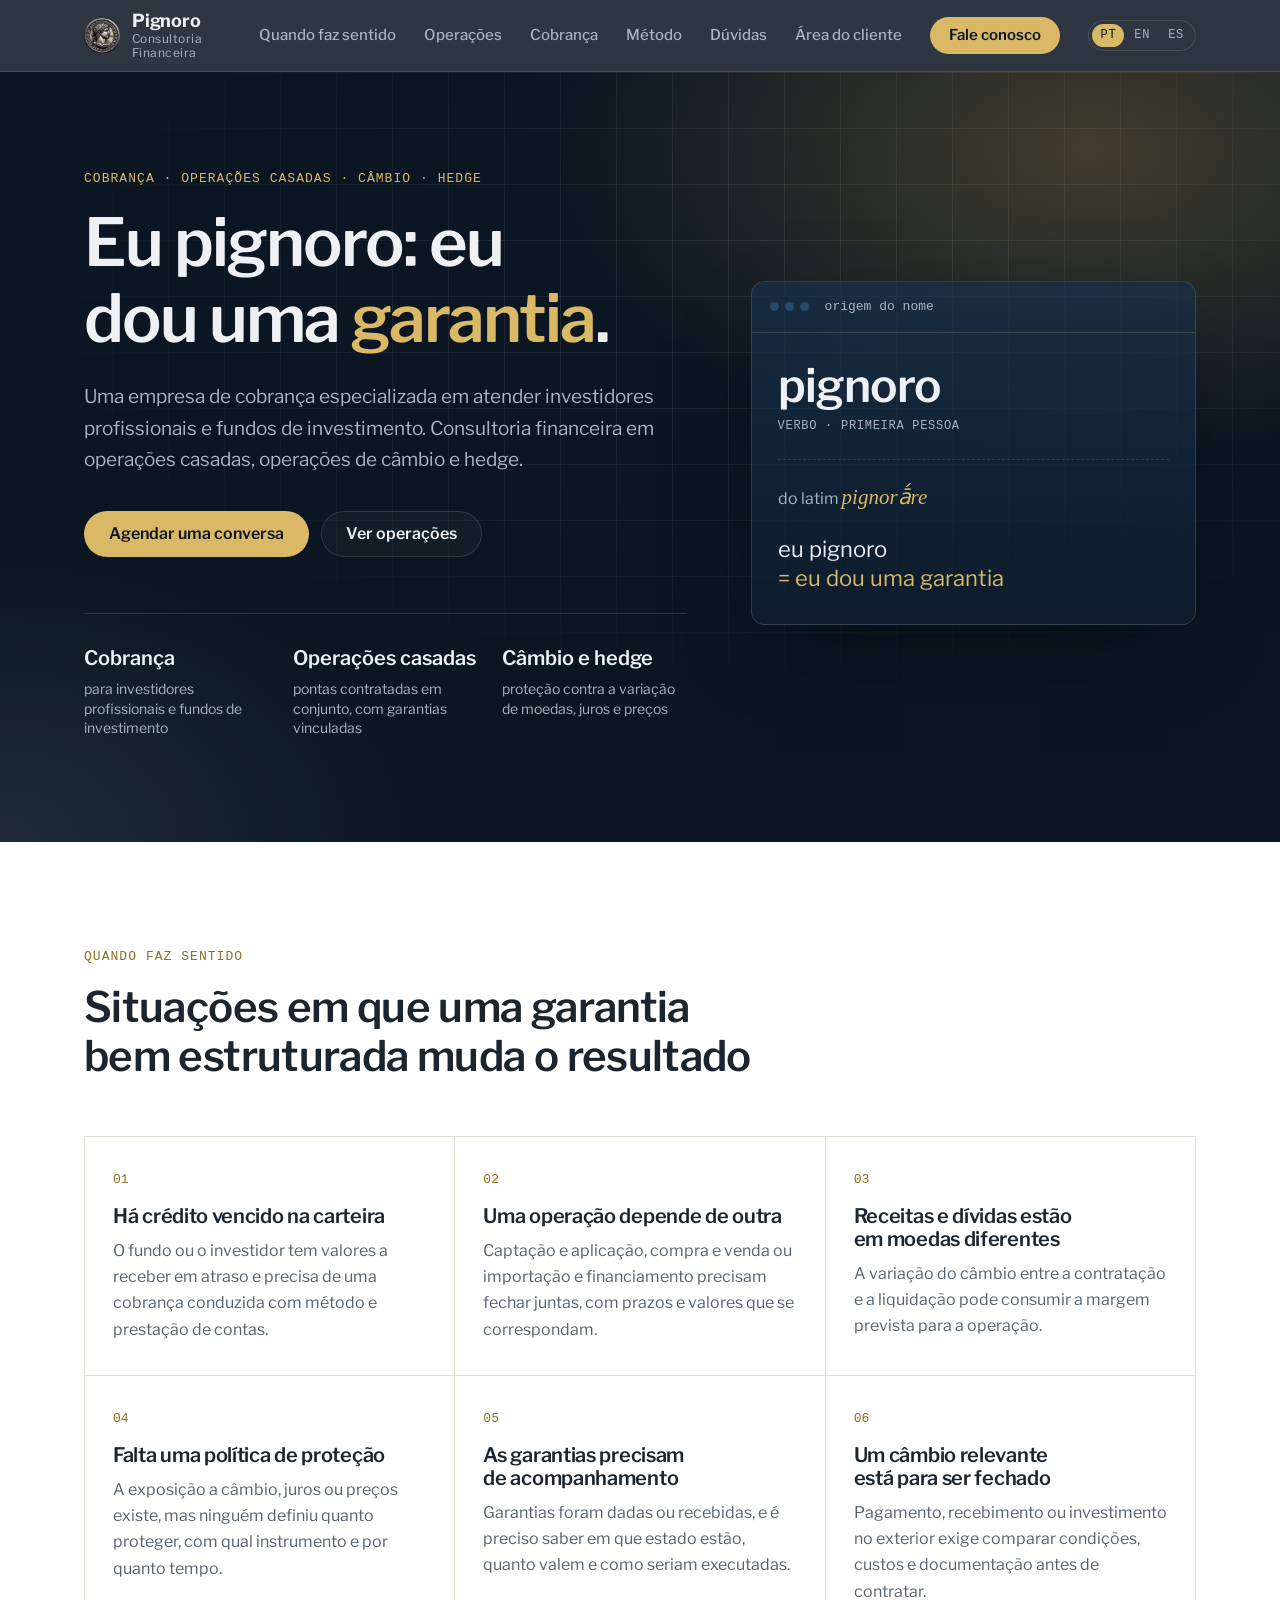
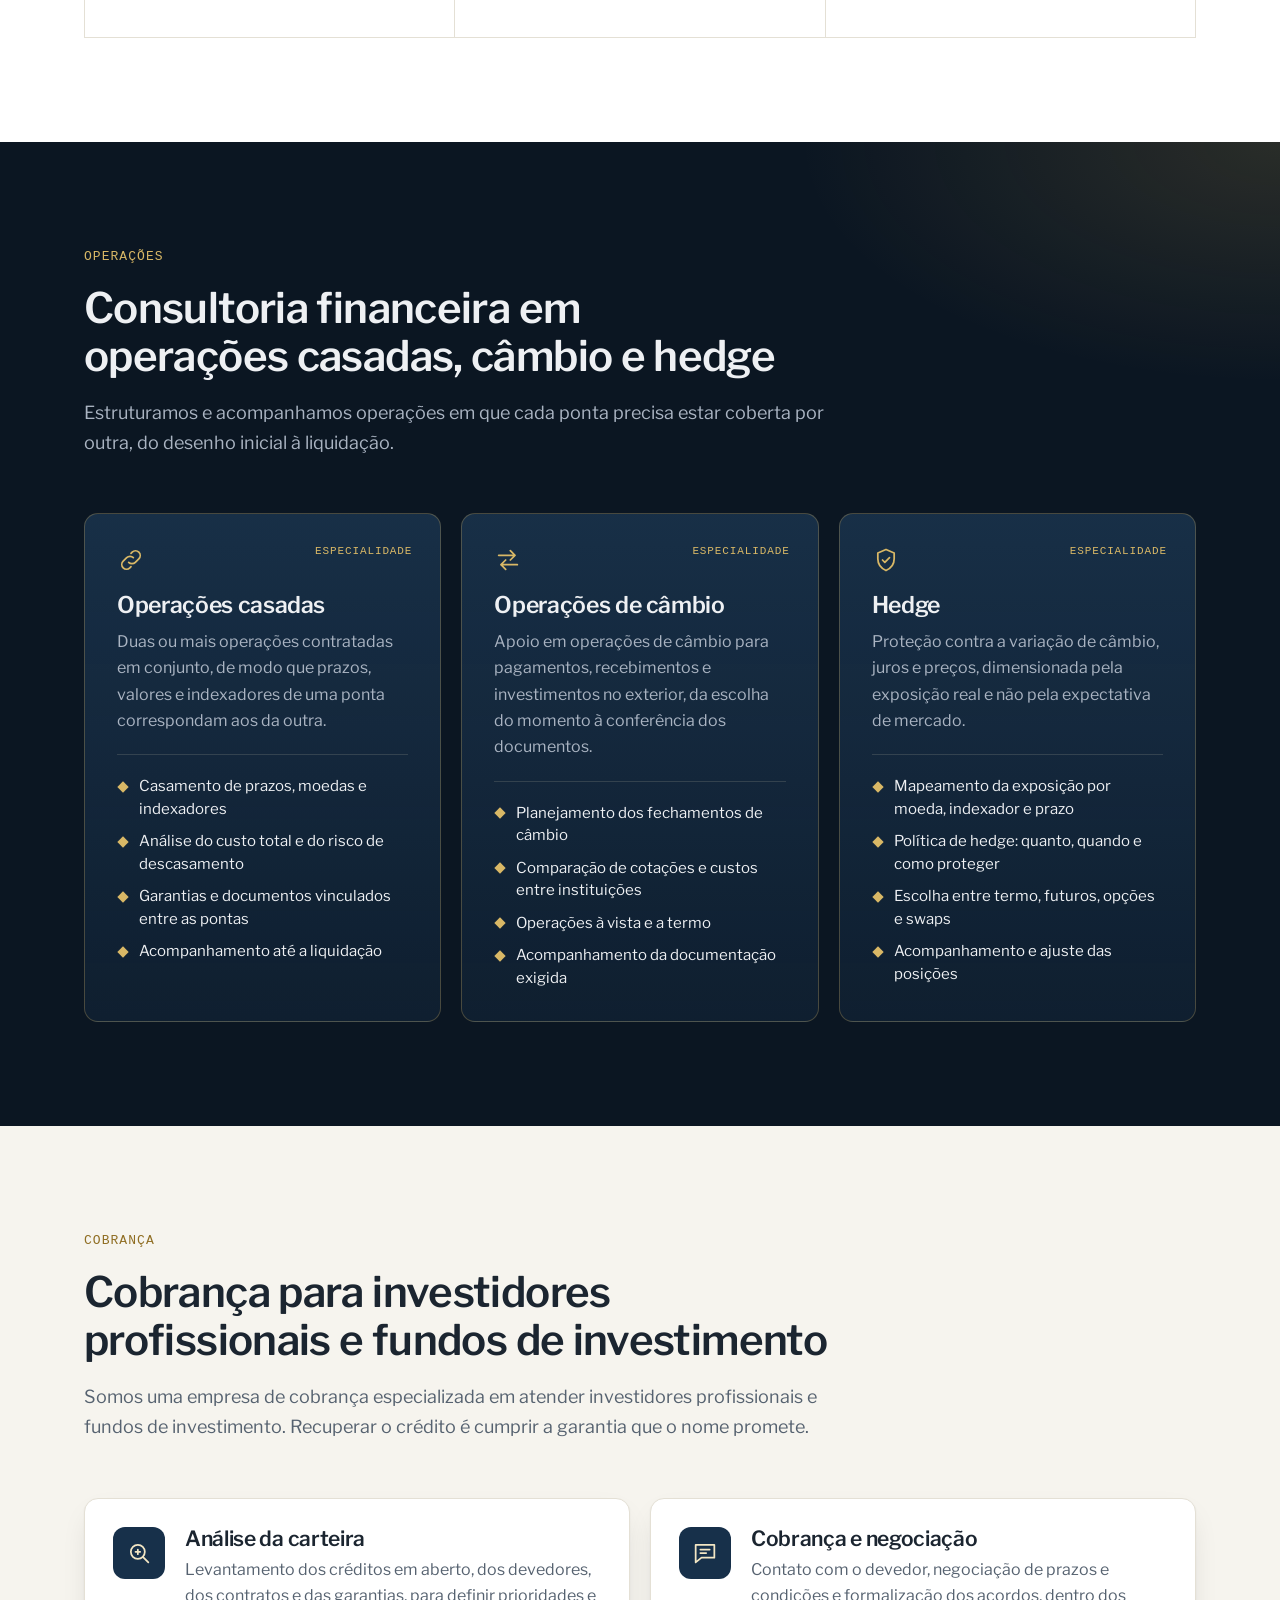
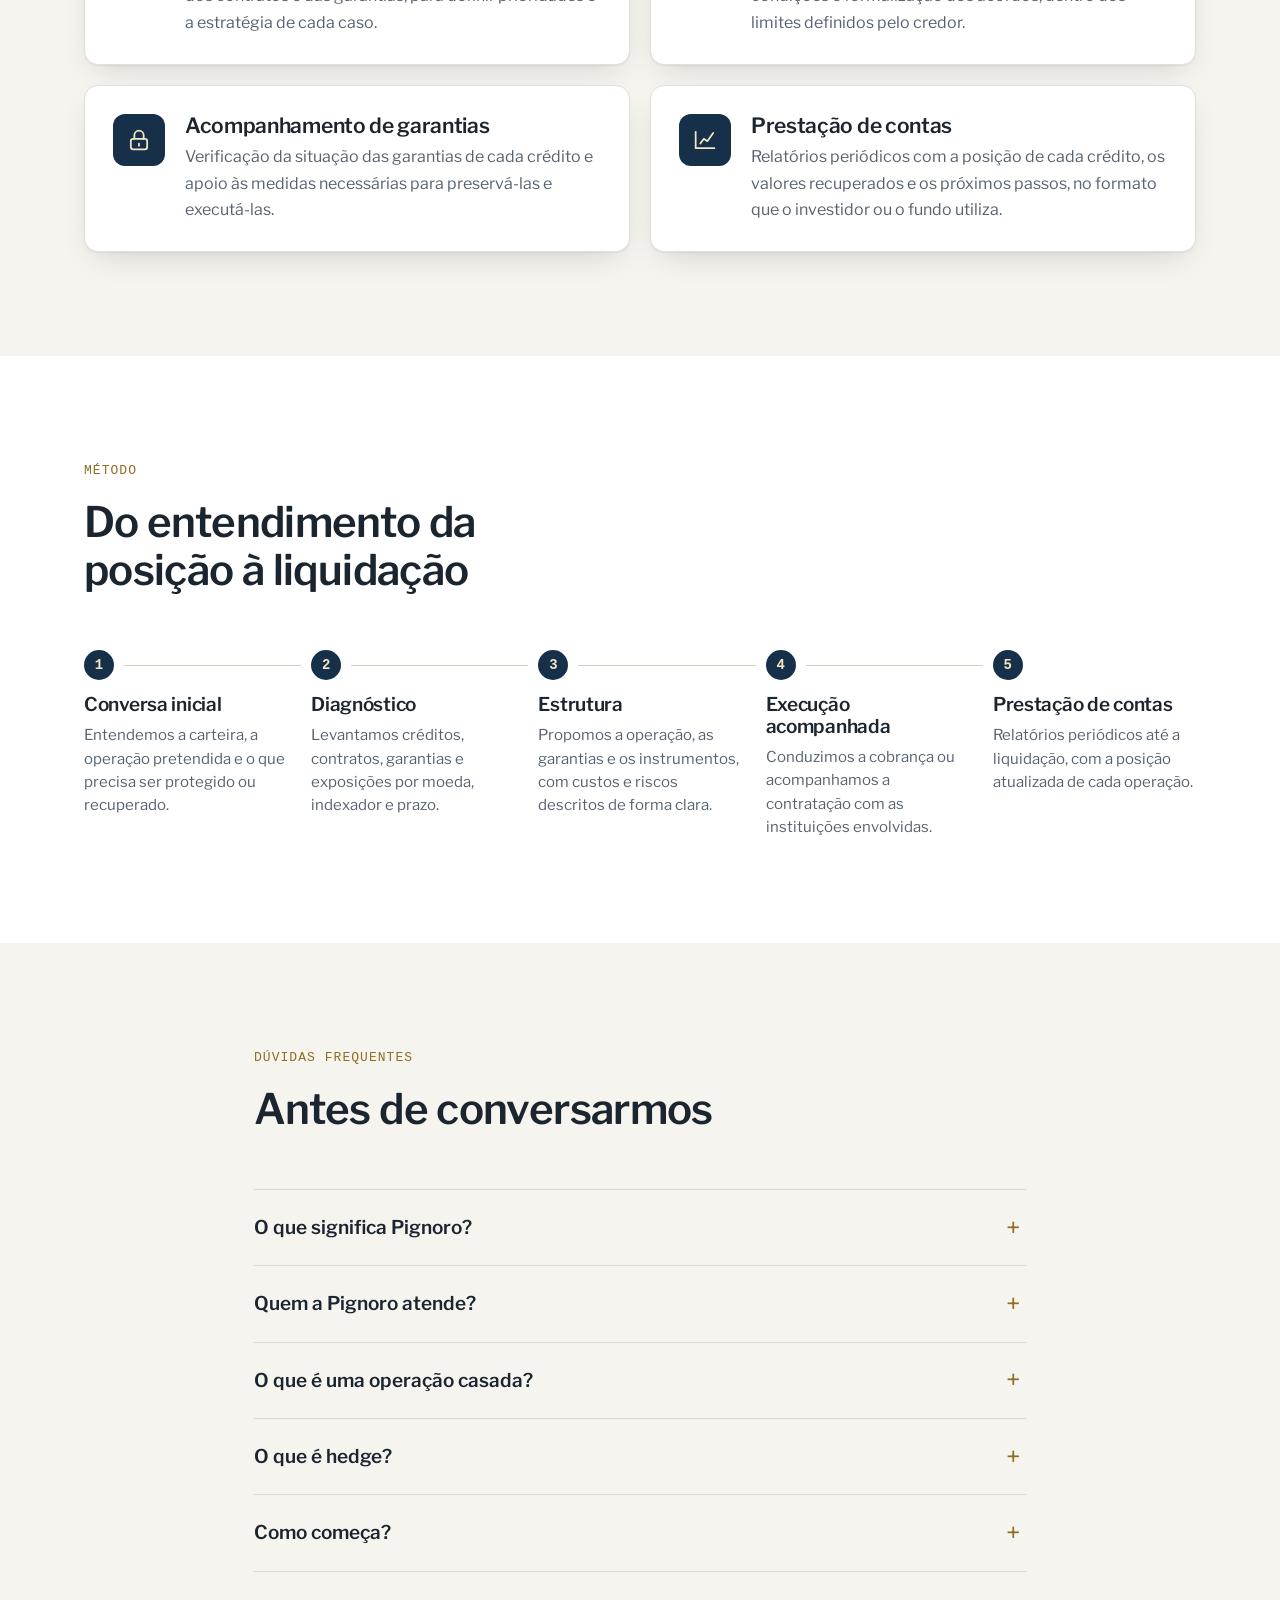
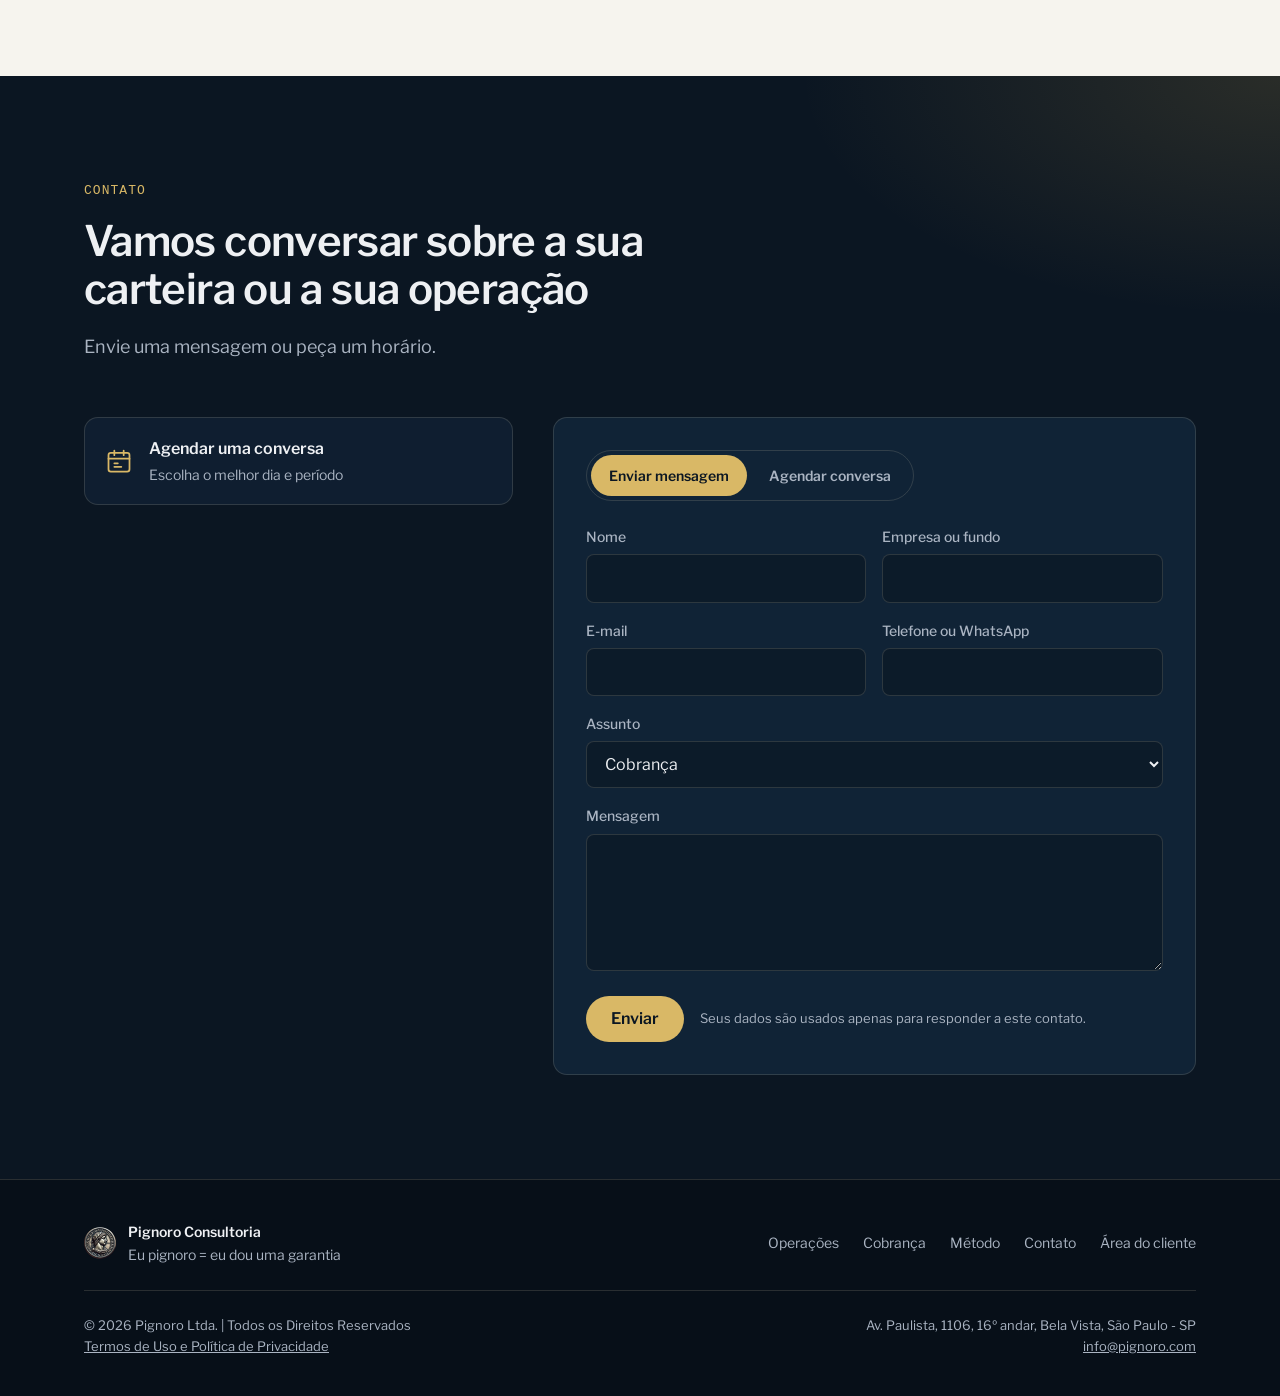
==== commit cb035099: "Use the new Pignoro coin logo and the Libre Franklin typeface Regenerate the icons and favicon from " ====
--- a/index.html
+++ b/index.html
@@ -19,14 +19,13 @@
     <meta property="og:title" content="Pignoro: eu dou uma garantia">
     <meta property="og:description" content="Empresa de cobrança especializada em atender investidores profissionais e fundos de investimento. Consultoria em operações casadas, câmbio e hedge.">
     <meta property="og:url" content="https://pignoro.felipealmeidaconsultoria.com.br/">
-    <meta property="og:image" content="https://pignoro.felipealmeidaconsultoria.com.br/assets/img/icone-512.png">
-
-    <link rel="icon" href="assets/img/icone-32.png" sizes="32x32" type="image/png">
-    <link rel="icon" href="assets/img/icone-192.png" sizes="192x192" type="image/png">
-    <link rel="apple-touch-icon" href="assets/img/icone-180.png">
-    <link rel="preload" href="assets/fonts/inter-latin-wght.woff2" as="font" type="font/woff2" crossorigin>
-    <link rel="preload" href="assets/fonts/space-grotesk-latin-wght.woff2" as="font" type="font/woff2" crossorigin>
-    <link rel="stylesheet" href="assets/css/site.css?v=5">
+    <meta property="og:image" content="https://pignoro.felipealmeidaconsultoria.com.br/assets/img/icone-512.png?v=2">
+
+    <link rel="icon" href="assets/img/icone-32.png?v=2" sizes="32x32" type="image/png">
+    <link rel="icon" href="assets/img/icone-192.png?v=2" sizes="192x192" type="image/png">
+    <link rel="apple-touch-icon" href="assets/img/icone-180.png?v=2">
+    <link rel="preload" href="assets/fonts/libre-franklin-wght.woff2" as="font" type="font/woff2" crossorigin>
+    <link rel="stylesheet" href="assets/css/site.css?v=7">
 
     <script type="application/ld+json">
     {
@@ -34,7 +33,7 @@
         "@type": "FinancialService",
         "name": "Pignoro Consultoria",
         "url": "https://pignoro.felipealmeidaconsultoria.com.br/",
-        "logo": "https://pignoro.felipealmeidaconsultoria.com.br/assets/img/icone-512.png",
+        "logo": "https://pignoro.felipealmeidaconsultoria.com.br/assets/img/icone-512.png?v=2",
         "legalName": "Pignoro Ltda.",
         "email": "info@pignoro.com",
         "address": { "@type": "PostalAddress", "streetAddress": "Av. Paulista, 1106, 16º andar, Bela Vista", "addressLocality": "São Paulo", "addressRegion": "SP", "addressCountry": "BR" },
@@ -43,8 +42,8 @@
         "knowsAbout": ["Cobrança", "Recuperação de crédito", "Operações casadas", "Operações de câmbio", "Hedge", "Garantias", "Fundos de investimento", "Investidores profissionais"]
     }
     </script>
-    <script defer src="assets/js/config.js?v=2"></script>
-    <script defer src="assets/js/site.js?v=4"></script>
+    <script defer src="assets/js/config.js?v=4"></script>
+    <script defer src="assets/js/site.js?v=8"></script>
 </head>
 
 <body>
@@ -53,7 +52,7 @@
     <header class="site-header" id="topo">
         <div class="container header-inner">
             <a class="brand" href="#topo" aria-label="Pignoro Consultoria, início">
-                <img src="assets/img/icone-96.png" alt="" width="36" height="36">
+                <img src="assets/img/icone-96.png?v=2" alt="" width="36" height="36">
                 <span class="brand-text">
                     <strong>Pignoro</strong>
                     <span>Consultoria Financeira</span>
@@ -407,7 +406,7 @@
     <footer class="site-footer">
         <div class="container footer-inner">
             <div class="footer-brand">
-                <img src="assets/img/icone-64.png" alt="" width="32" height="32">
+                <img src="assets/img/icone-64.png?v=2" alt="" width="32" height="32">
                 <div>
                     <strong>Pignoro Consultoria</strong>
                     <span>Eu pignoro = eu dou uma garantia</span>
@@ -424,6 +423,7 @@
                 <div class="footer-legal">
                     <p>© <span data-year>2026</span> Pignoro Ltda. | Todos os Direitos Reservados</p>
                     <p><a href="termos/">Termos de Uso e Política de Privacidade</a></p>
+                    <p data-cookies hidden><button type="button" class="link-button">Preferências de cookies</button></p>
                 </div>
                 <address class="footer-address">
                     Av. Paulista, 1106, 16º andar, Bela Vista, São Paulo - SP<br>
--- a/assets/css/site.css
+++ b/assets/css/site.css
@@ -1,18 +1,19 @@
 /* Pignoro Consultoria */
 
+/* Libre Franklin (SIL Open Font License, ver assets/fonts/OFL-LibreFranklin.txt), pesos de 100 a 900 */
 @font-face {
-    font-family: "Inter";
-    src: url("../fonts/inter-latin-wght.woff2") format("woff2");
+    font-family: "Libre Franklin";
+    src: url("../fonts/libre-franklin-wght.woff2") format("woff2");
     font-weight: 100 900;
     font-style: normal;
     font-display: swap;
 }
 
 @font-face {
-    font-family: "Space Grotesk";
-    src: url("../fonts/space-grotesk-latin-wght.woff2") format("woff2");
-    font-weight: 300 700;
-    font-style: normal;
+    font-family: "Libre Franklin";
+    src: url("../fonts/libre-franklin-italic-wght.woff2") format("woff2");
+    font-weight: 100 900;
+    font-style: italic;
     font-display: swap;
 }
 
@@ -36,8 +37,8 @@
     --on-dark-soft: #aab4c2;
     --line-dark: rgba(243, 230, 196, 0.14);
 
-    --font-body: "Inter", system-ui, -apple-system, "Segoe UI", Roboto, Arial, sans-serif;
-    --font-head: "Space Grotesk", "Inter", system-ui, sans-serif;
+    --font-body: "Libre Franklin", system-ui, -apple-system, "Segoe UI", Roboto, Arial, sans-serif;
+    --font-head: "Libre Franklin", system-ui, -apple-system, "Segoe UI", Roboto, Arial, sans-serif;
     --font-mono: ui-monospace, "SFMono-Regular", Menlo, Consolas, monospace;
 
     --radius: 14px;
@@ -1929,3 +1930,67 @@
 .page-legal .site-header {
     background: var(--ink-900);
 }
+
+/* ---------- aviso de cookies ---------- */
+
+.cookie-banner {
+    position: fixed;
+    left: 16px;
+    right: 16px;
+    bottom: 16px;
+    z-index: 60;
+    display: flex;
+    flex-wrap: wrap;
+    align-items: center;
+    gap: 14px 24px;
+    max-width: 760px;
+    margin: 0 auto;
+    padding: 18px 22px;
+    font-size: 14px;
+    line-height: 1.55;
+    color: var(--on-dark);
+    background: var(--ink-800);
+    border: 1px solid var(--line-dark);
+    border-radius: var(--radius);
+    box-shadow: 0 20px 50px -20px rgba(0, 0, 0, 0.6);
+}
+
+.cookie-banner[hidden] {
+    display: none;
+}
+
+.cookie-banner p {
+    flex: 1 1 320px;
+    color: var(--on-dark-soft);
+}
+
+.cookie-banner a {
+    color: var(--cyan);
+}
+
+.cookie-actions {
+    display: flex;
+    gap: 10px;
+}
+
+/* recusar e aceitar com o mesmo peso visual */
+.cookie-btn {
+    min-width: 110px;
+    color: var(--ink-900);
+    background: var(--cyan);
+    border-color: var(--cyan);
+}
+
+.footer-legal .link-button {
+    padding: 0;
+    font: inherit;
+    color: var(--on-dark-soft);
+    text-decoration: underline;
+    background: none;
+    border: 0;
+    cursor: pointer;
+}
+
+.footer-legal .link-button:hover {
+    color: var(--on-dark);
+}
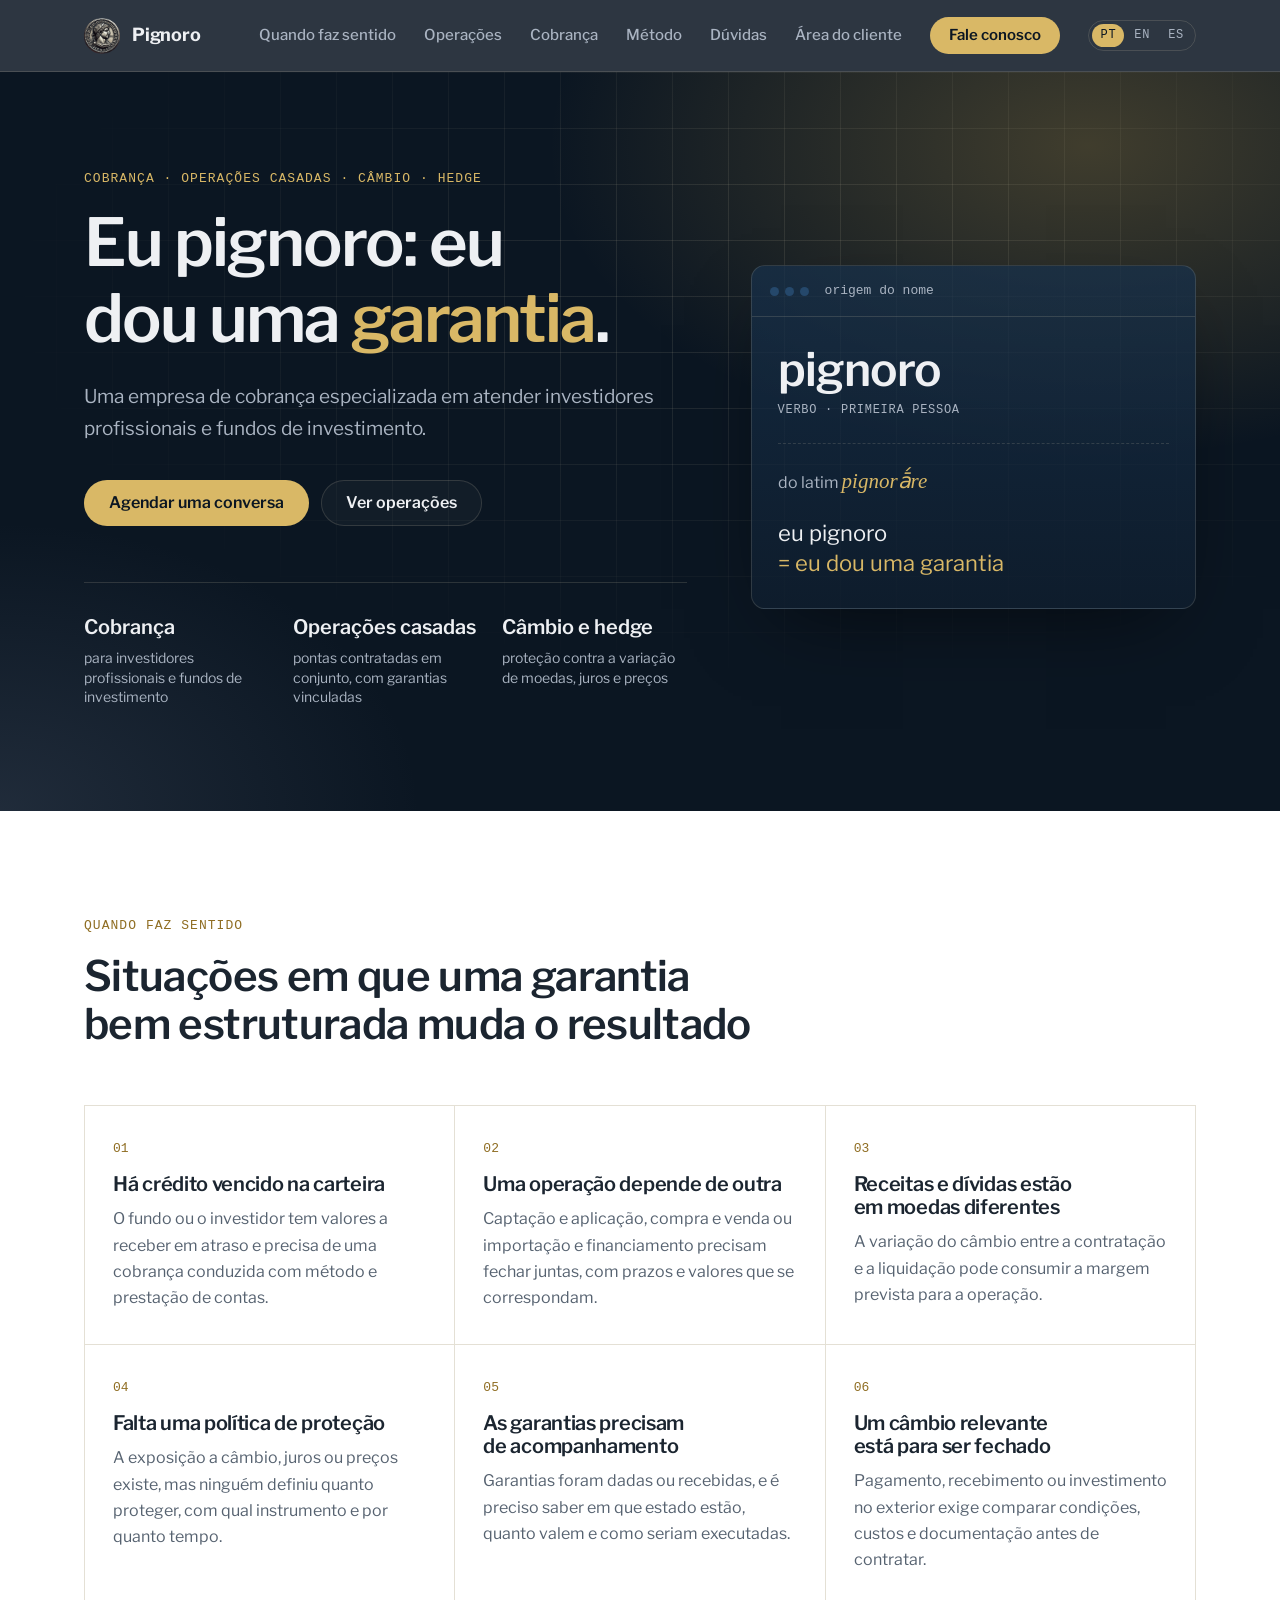
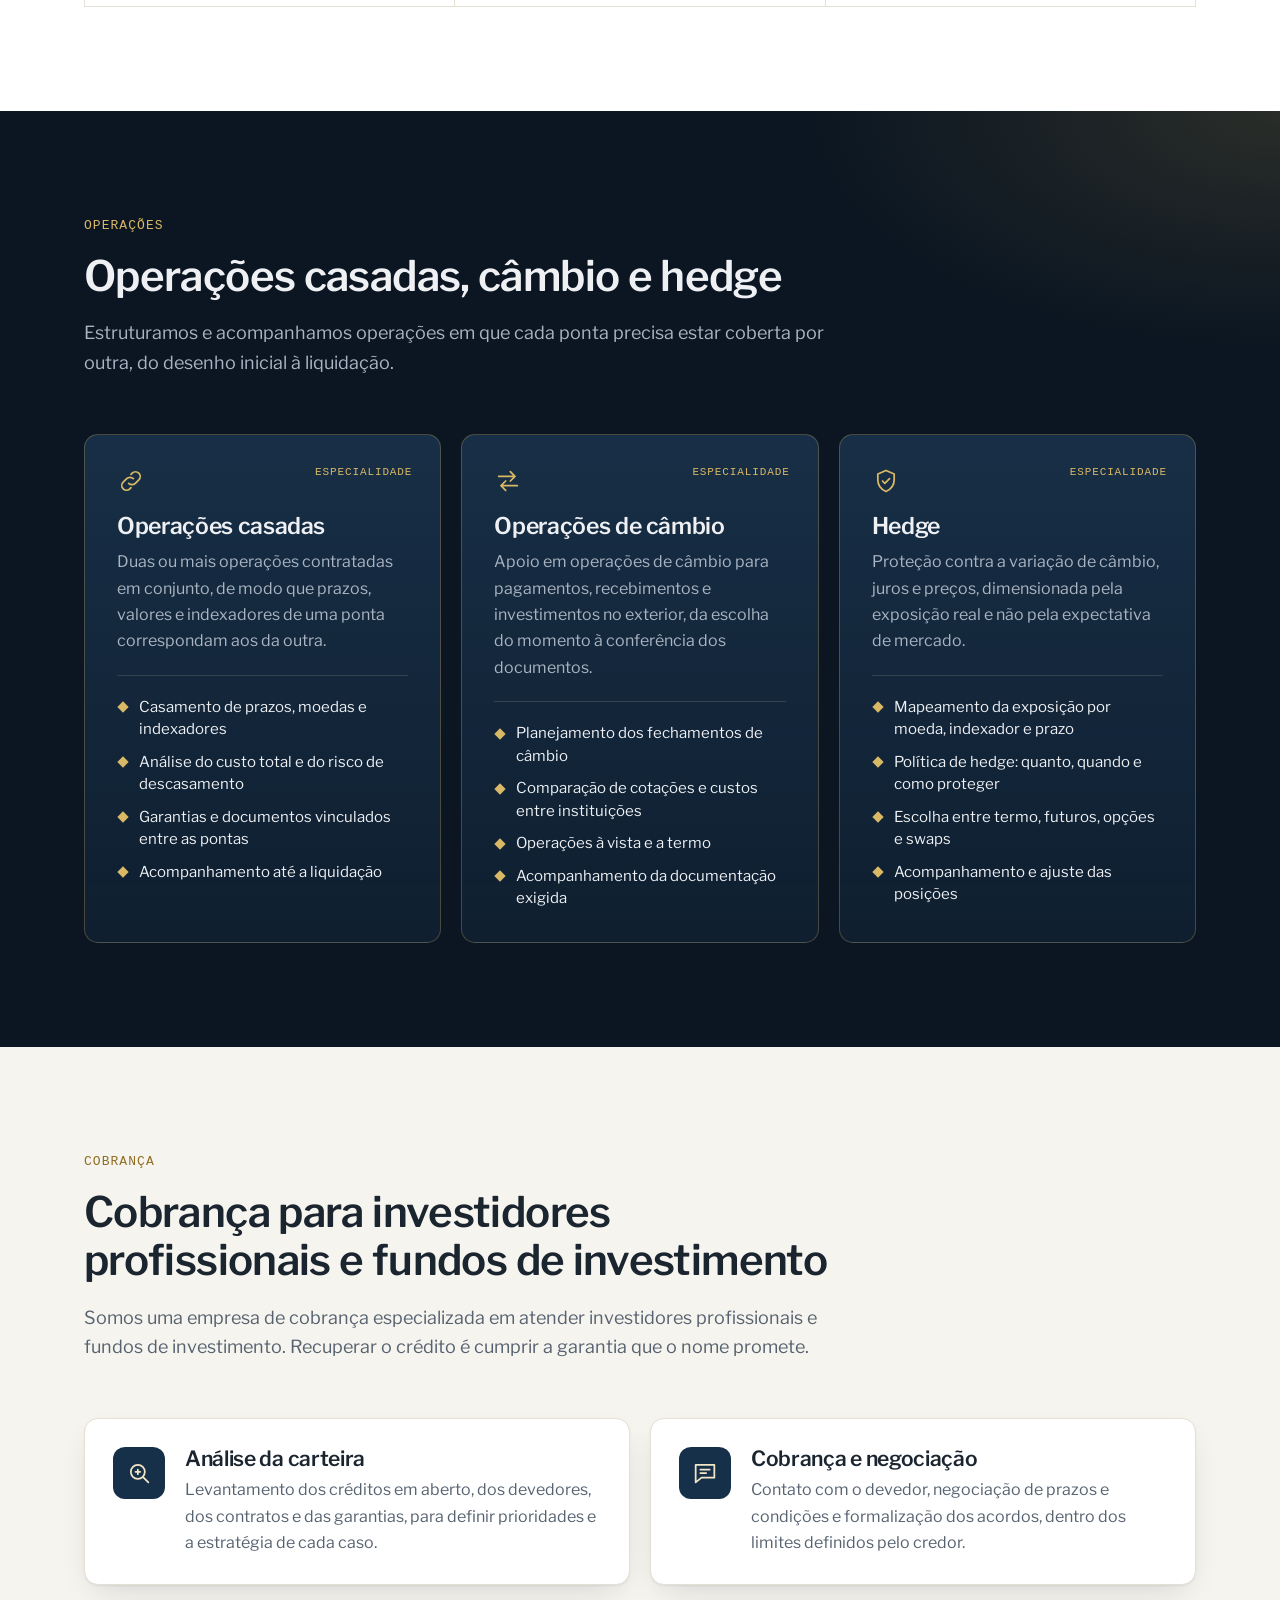
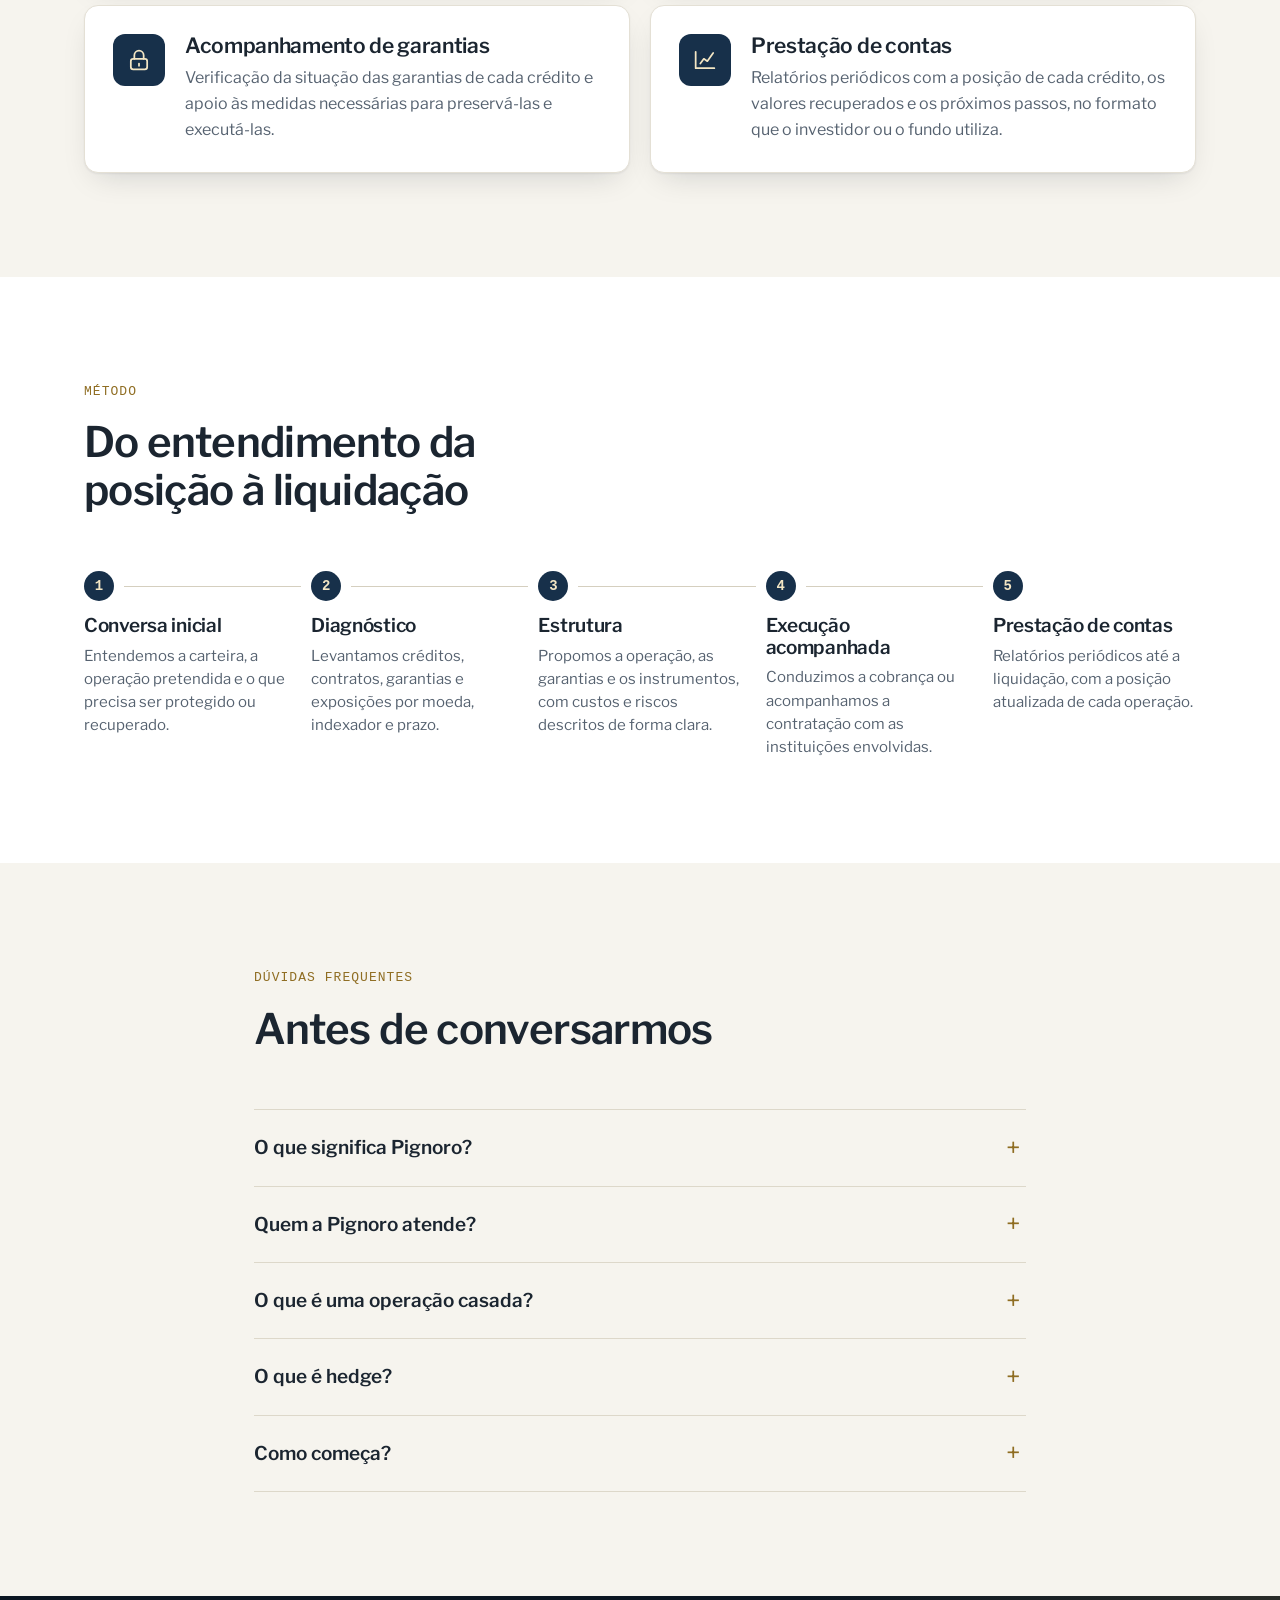
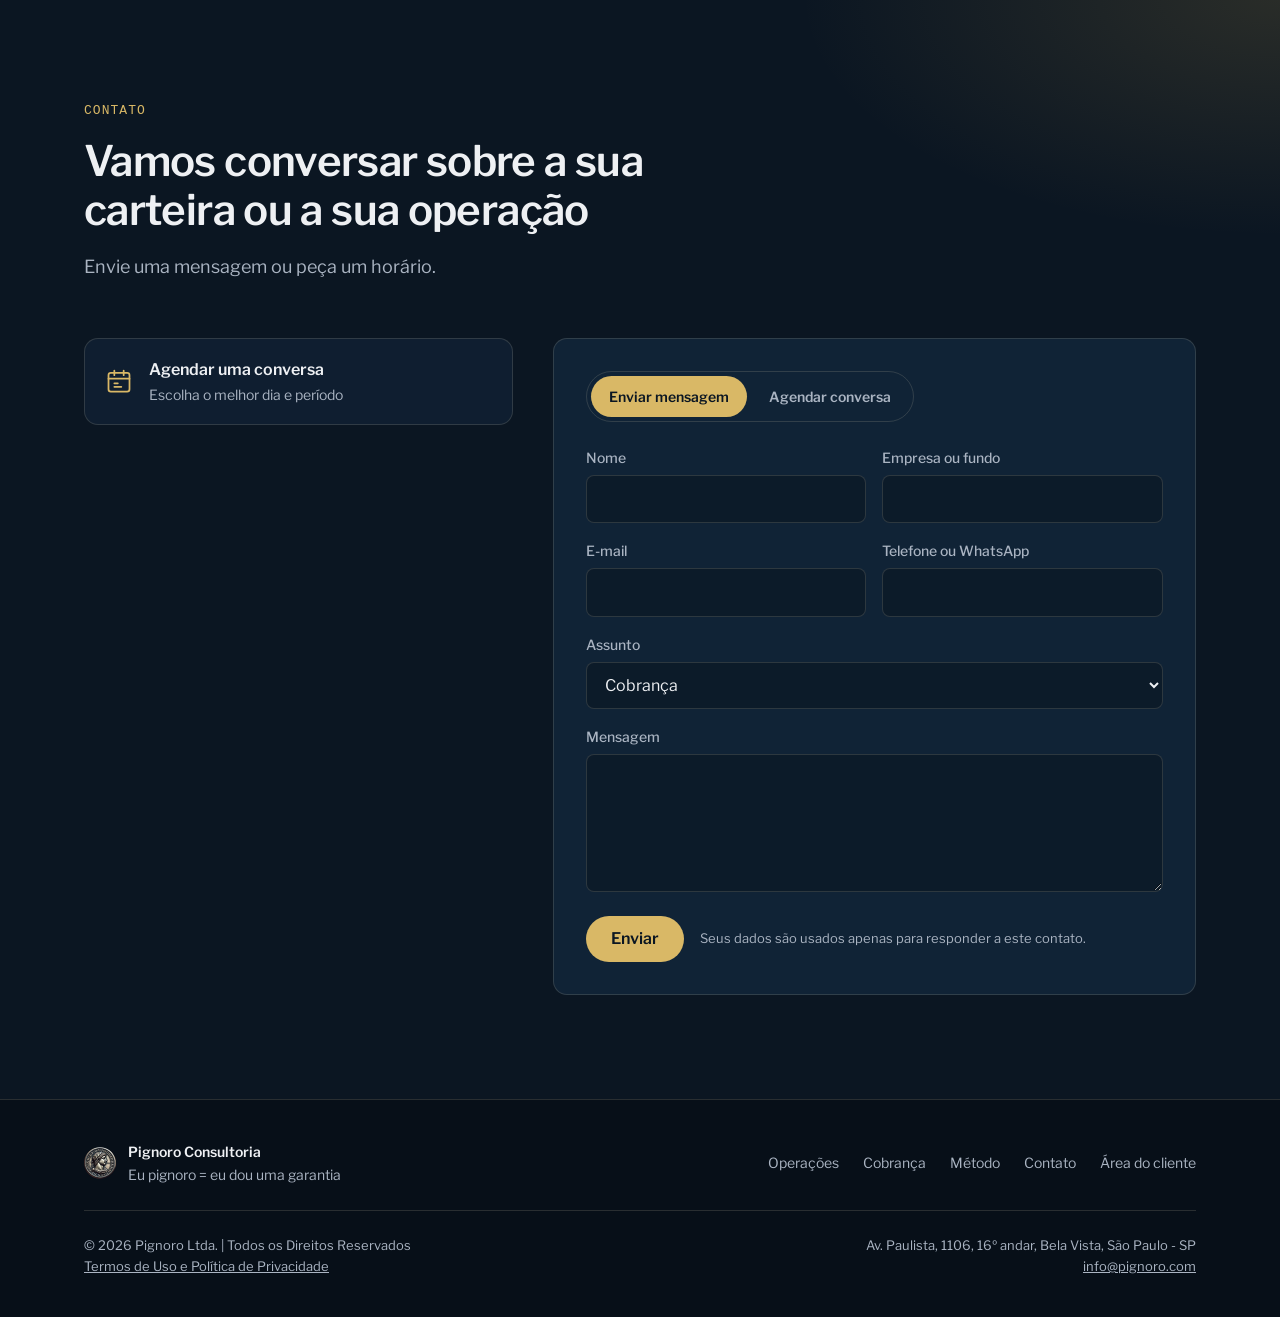
==== commit cbcd6532: "Remove the "Consultoria financeira" wording Drop it from the header subtitle, the hero sentence, the" ====
--- a/index.html
+++ b/index.html
@@ -5,7 +5,7 @@
     <meta charset="utf-8">
     <meta name="viewport" content="width=device-width, initial-scale=1">
     <title>Pignoro Consultoria | Cobrança, operações casadas, câmbio e hedge</title>
-    <meta name="description" content="Pignoro: do latim pignorā́re, eu dou uma garantia. Empresa de cobrança especializada em atender investidores profissionais e fundos de investimento, com consultoria financeira em operações casadas, câmbio e hedge.">
+    <meta name="description" content="Pignoro: do latim pignorā́re, eu dou uma garantia. Empresa de cobrança especializada em atender investidores profissionais e fundos de investimento. Operações casadas, câmbio e hedge.">
     <meta name="theme-color" content="#0b1622">
     <link rel="canonical" href="https://pignoro.felipealmeidaconsultoria.com.br/">
     <link rel="alternate" hreflang="pt-BR" href="https://pignoro.felipealmeidaconsultoria.com.br/">
@@ -17,7 +17,7 @@
     <meta property="og:locale" content="pt_BR">
     <meta property="og:site_name" content="Pignoro Consultoria">
     <meta property="og:title" content="Pignoro: eu dou uma garantia">
-    <meta property="og:description" content="Empresa de cobrança especializada em atender investidores profissionais e fundos de investimento. Consultoria em operações casadas, câmbio e hedge.">
+    <meta property="og:description" content="Empresa de cobrança especializada em atender investidores profissionais e fundos de investimento. Operações casadas, câmbio e hedge.">
     <meta property="og:url" content="https://pignoro.felipealmeidaconsultoria.com.br/">
     <meta property="og:image" content="https://pignoro.felipealmeidaconsultoria.com.br/assets/img/icone-512.png?v=2">
 
@@ -37,7 +37,7 @@
         "legalName": "Pignoro Ltda.",
         "email": "info@pignoro.com",
         "address": { "@type": "PostalAddress", "streetAddress": "Av. Paulista, 1106, 16º andar, Bela Vista", "addressLocality": "São Paulo", "addressRegion": "SP", "addressCountry": "BR" },
-        "description": "Empresa de cobrança especializada em atender investidores profissionais e fundos de investimento, com consultoria financeira em operações casadas, operações de câmbio e hedge.",
+        "description": "Empresa de cobrança especializada em atender investidores profissionais e fundos de investimento. Operações casadas, operações de câmbio e hedge.",
         "areaServed": "BR",
         "knowsAbout": ["Cobrança", "Recuperação de crédito", "Operações casadas", "Operações de câmbio", "Hedge", "Garantias", "Fundos de investimento", "Investidores profissionais"]
     }
@@ -55,7 +55,6 @@
                 <img src="assets/img/icone-96.png?v=2" alt="" width="36" height="36">
                 <span class="brand-text">
                     <strong>Pignoro</strong>
-                    <span>Consultoria Financeira</span>
                 </span>
             </a>
 
@@ -92,7 +91,7 @@
                     <h1>Eu pignoro: eu dou uma <em>garantia</em>.</h1>
                     <p class="lead">
                         Uma empresa de cobrança especializada em atender investidores profissionais e fundos de
-                        investimento. Consultoria financeira em operações casadas, operações de câmbio e hedge.
+                        investimento.
                     </p>
                     <div class="hero-actions">
                         <a class="btn btn-primary" href="#contato" data-agendar>Agendar uma conversa</a>
@@ -161,7 +160,7 @@
             <div class="container">
                 <header class="section-head">
                     <p class="eyebrow">Operações</p>
-                    <h2>Consultoria financeira em operações casadas, câmbio e hedge</h2>
+                    <h2>Operações casadas, câmbio e hedge</h2>
                     <p class="section-intro">
                         Estruturamos e acompanhamos operações em que cada ponta precisa estar coberta por outra,
                         do desenho inicial à liquidação.
